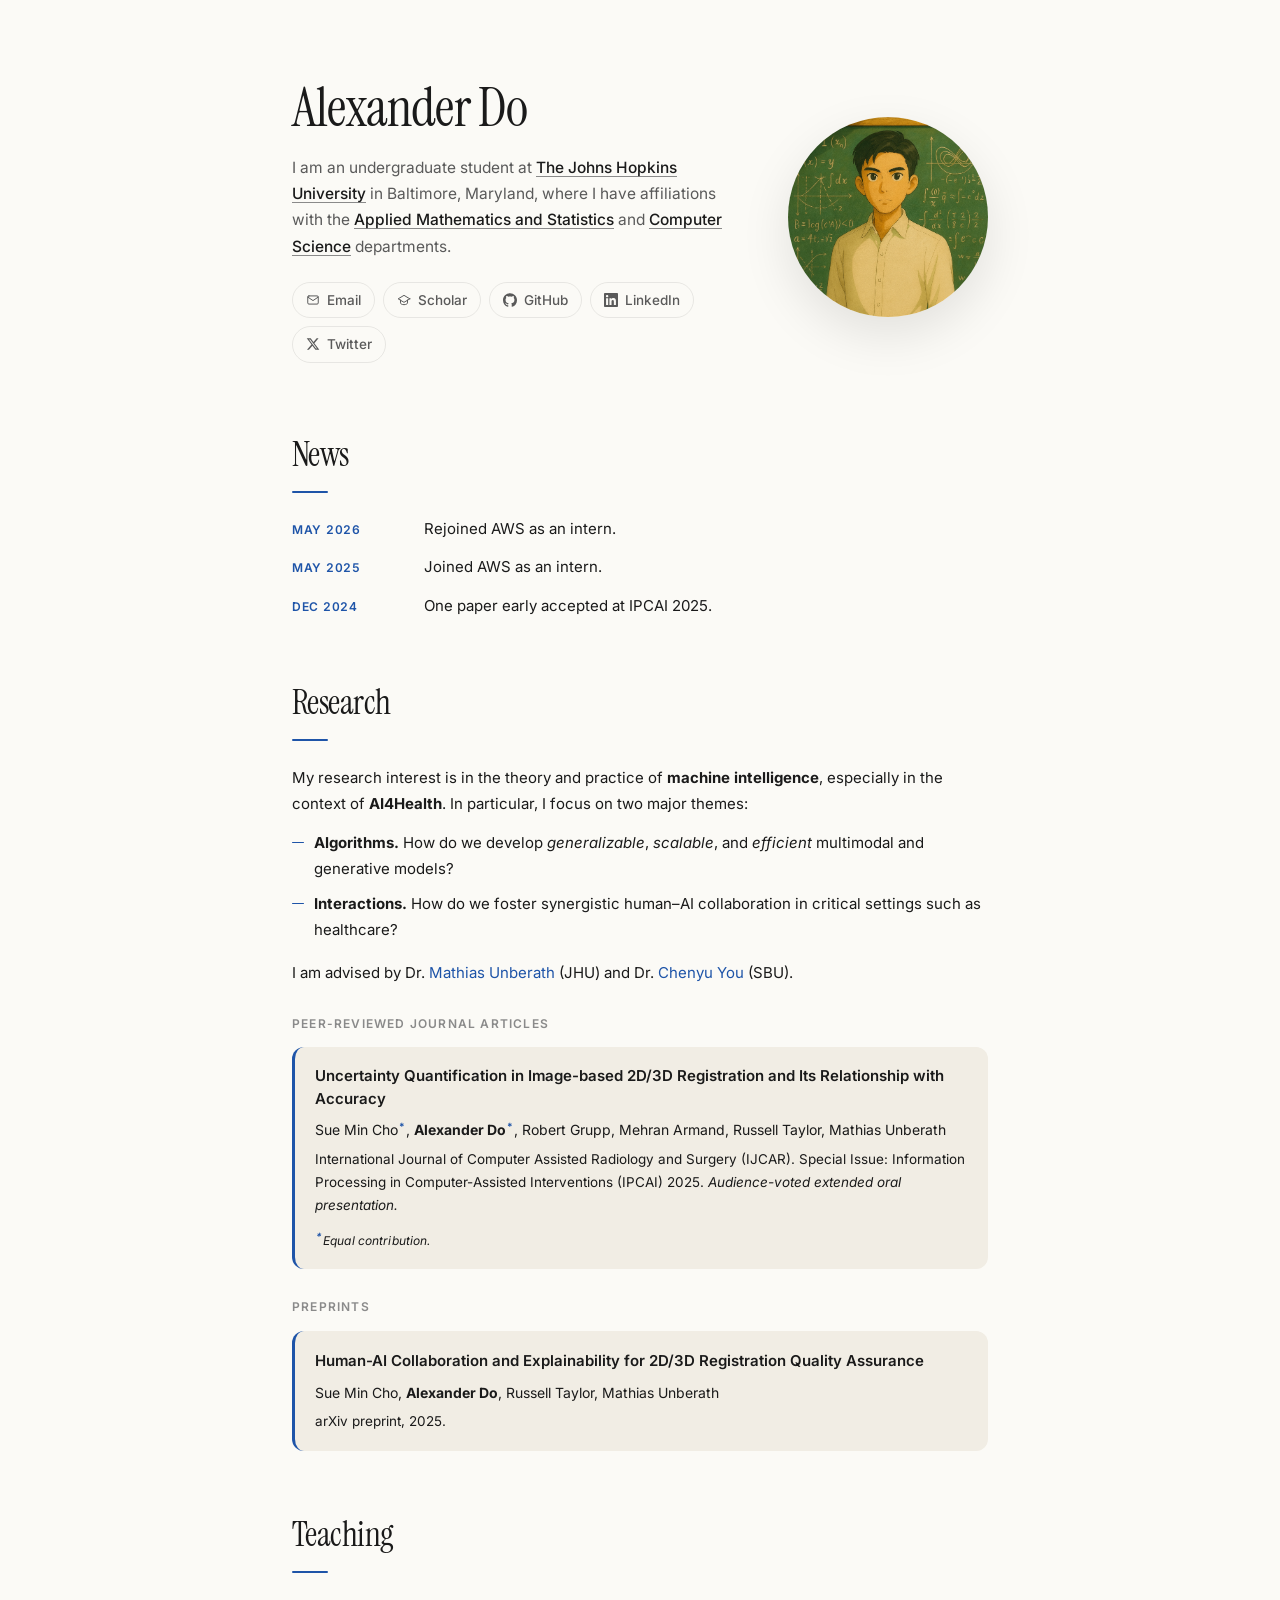
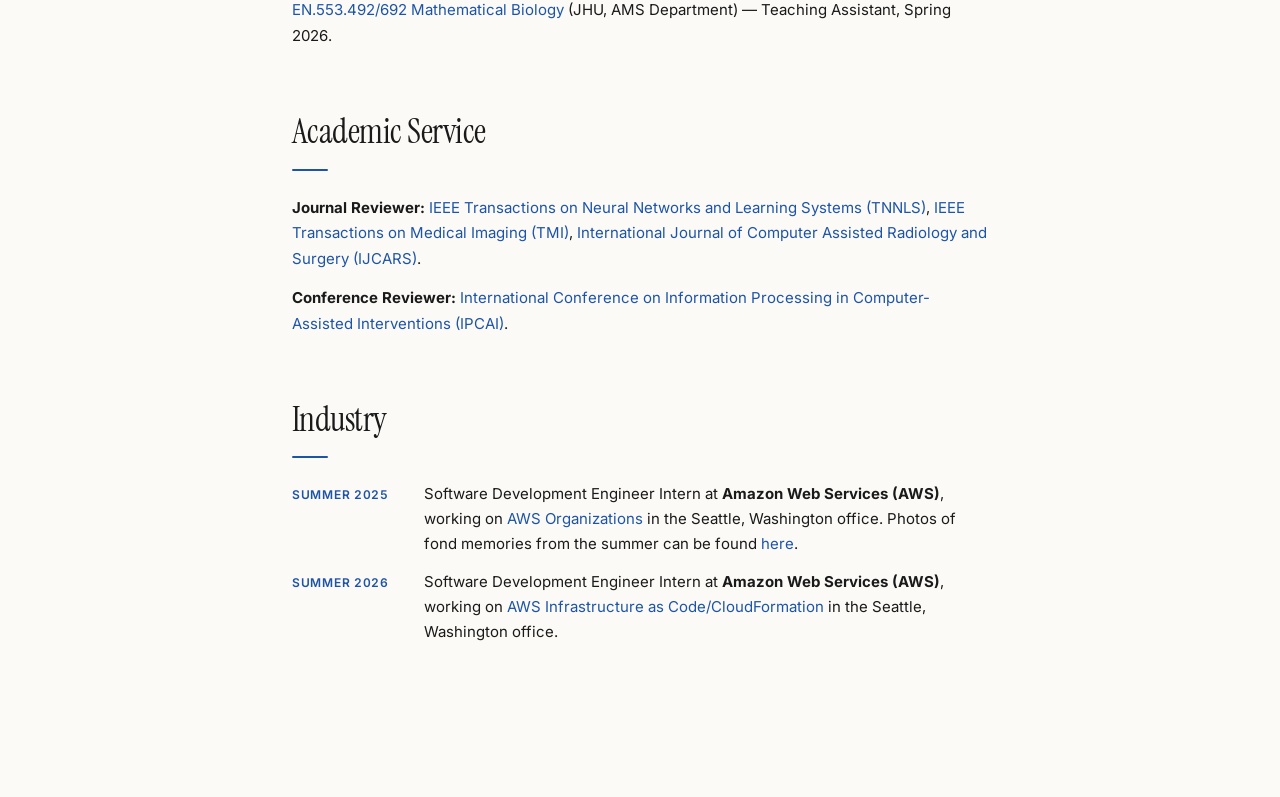
==== index.html @ 48ee20e2 "Updates" ====
<!DOCTYPE html>
<html lang="en">
  <head>
    <meta charset="UTF-8">
    <meta name="viewport" content="width=device-width, initial-scale=1">
    <title>Alexander Do</title>
    <meta name="author" content="Alexander Do">
    <meta name="description" content="Alexander Do — undergraduate at Johns Hopkins University researching machine intelligence and AI for health.">
    <link rel="shortcut icon" href="images/favicon/JHU.ico" type="image/x-icon">
    <link rel="preconnect" href="https://fonts.googleapis.com">
    <link rel="preconnect" href="https://fonts.gstatic.com" crossorigin>
    <link href="https://fonts.googleapis.com/css2?family=Inter:wght@400;500;600;700&family=Instrument+Serif:ital@0;1&display=swap" rel="stylesheet">
    <link rel="stylesheet" href="stylesheet.css">
  </head>

  <body>
    <main class="container">
      <header class="hero">
        <div class="hero-text">
          <h1 class="name">Alexander Do</h1>
          <p class="bio">
            I am an undergraduate student at <a href="https://www.jhu.edu/">The Johns Hopkins University</a> in Baltimore, Maryland,
            where I have affiliations with the <a href="https://engineering.jhu.edu/ams/">Applied Mathematics and Statistics</a> and 
            <a href="https://www.cs.jhu.edu/">Computer Science</a> departments. 
          </p>
          <nav class="social-links" aria-label="Contact and profiles">
            <a href="mailto:ado14@jh.edu">
              <svg viewBox="0 0 24 24" fill="none" stroke="currentColor" stroke-width="1.7" stroke-linecap="round" stroke-linejoin="round" aria-hidden="true">
                <rect x="3" y="5" width="18" height="14" rx="2"/>
                <polyline points="3,7 12,13 21,7"/>
              </svg>
              <span>Email</span>
            </a>
            <a href="https://scholar.google.com/citations?user=0Vc3YtEAAAAJ&hl=en">
              <svg viewBox="0 0 24 24" fill="none" stroke="currentColor" stroke-width="1.7" stroke-linecap="round" stroke-linejoin="round" aria-hidden="true">
                <path d="M22 10L12 4 2 10l10 6 10-6z"/>
                <path d="M6 12v5c0 1.66 2.69 3 6 3s6-1.34 6-3v-5"/>
              </svg>
              <span>Scholar</span>
            </a>
            <a href="https://github.com/AlexanderDo2006">
              <svg viewBox="0 0 24 24" fill="currentColor" aria-hidden="true">
                <path d="M12 .297c-6.63 0-12 5.373-12 12 0 5.303 3.438 9.8 8.205 11.385.6.113.82-.258.82-.577 0-.285-.01-1.04-.015-2.04-3.338.724-4.042-1.61-4.042-1.61C4.422 18.07 3.633 17.7 3.633 17.7c-1.087-.744.084-.729.084-.729 1.205.084 1.838 1.236 1.838 1.236 1.07 1.835 2.809 1.305 3.495.998.108-.776.417-1.305.76-1.605-2.665-.3-5.466-1.332-5.466-5.93 0-1.31.465-2.38 1.235-3.22-.135-.303-.54-1.523.105-3.176 0 0 1.005-.322 3.3 1.23.96-.267 1.98-.399 3-.405 1.02.006 2.04.138 3 .405 2.28-1.552 3.285-1.23 3.285-1.23.645 1.653.24 2.873.12 3.176.765.84 1.23 1.91 1.23 3.22 0 4.61-2.805 5.625-5.475 5.92.42.36.81 1.096.81 2.22 0 1.606-.015 2.896-.015 3.286 0 .315.21.69.825.57C20.565 22.092 24 17.592 24 12.297c0-6.627-5.373-12-12-12"/>
              </svg>
              <span>GitHub</span>
            </a>
            <a href="https://www.linkedin.com/in/alexander-do-772258206/">
              <svg viewBox="0 0 24 24" fill="currentColor" aria-hidden="true">
                <path d="M20.447 20.452h-3.554v-5.569c0-1.328-.027-3.037-1.852-3.037-1.853 0-2.136 1.445-2.136 2.939v5.667H9.351V9h3.414v1.561h.046c.477-.9 1.637-1.85 3.37-1.85 3.601 0 4.267 2.37 4.267 5.455v6.286zM5.337 7.433c-1.144 0-2.063-.926-2.063-2.065 0-1.138.92-2.063 2.063-2.063 1.14 0 2.064.925 2.064 2.063 0 1.139-.925 2.065-2.064 2.065zm1.782 13.019H3.555V9h3.564v11.452zM22.225 0H1.771C.792 0 0 .774 0 1.729v20.542C0 23.227.792 24 1.771 24h20.451C23.2 24 24 23.227 24 22.271V1.729C24 .774 23.2 0 22.222 0h.003z"/>
              </svg>
              <span>LinkedIn</span>
            </a>
            <a href="https://x.com/AlexanderDo06">
              <svg viewBox="0 0 24 24" fill="currentColor" aria-hidden="true">
                <path d="M18.244 2.25h3.308l-7.227 8.26 8.502 11.24H16.17l-5.214-6.817L4.99 21.75H1.68l7.73-8.835L1.254 2.25H8.08l4.713 6.231zm-1.161 17.52h1.833L7.084 4.126H5.117z"/>
              </svg>
              <span>Twitter</span>
            </a>
          </nav>
        </div>
        <div class="hero-photo">
          <a href="images/Me_1.png" aria-label="View profile photo">
            <img src="images/Me_1.png" alt="Portrait of Alexander Do" loading="eager">
          </a>
        </div>
      </header>

      <section class="section">
        <h2>News</h2>
        <ul class="news-list">
          <li>
            <span class="news-date">May 2026</span>
            <span class="news-text">Rejoined AWS as an intern.</span>
          </li>
          <li>
            <span class="news-date">May 2025</span>
            <span class="news-text">Joined AWS as an intern.</span>
          </li>
          <li>
            <span class="news-date">Dec 2024</span>
            <span class="news-text">One paper early accepted at IPCAI 2025.</span>
          </li>
        </ul>
      </section>

      <section class="section">
        <h2>Research</h2>
        <p>
          My research interest is in the theory and practice of <strong>machine intelligence</strong>,
          especially in the context of <strong>AI4Health</strong>. In particular, I focus on two major themes:
        </p>
        <ol class="research-themes">
          <li><strong>Algorithms.</strong> How do we develop <em>generalizable</em>, <em>scalable</em>, and <em>efficient</em> multimodal and generative models?</li>
          <li><strong>Interactions.</strong> How do we foster synergistic human–AI collaboration in critical settings such as healthcare?</li>
        </ol>
        <p>
          I am advised by Dr. <a href="https://mathiasunberath.github.io/">Mathias Unberath</a> (JHU)
          and Dr. <a href="https://chenyuyou.me/">Chenyu You</a> (SBU).
        </p>

        <h3>Peer-reviewed Journal Articles</h3>
        <article class="publication">
          <a class="pub-title" href="https://link.springer.com/article/10.1007/s11548-025-03417-x">
            Uncertainty Quantification in Image-based 2D/3D Registration and Its Relationship with Accuracy
          </a>
          <p class="pub-authors">
            Sue Min Cho<sup>*</sup>, <strong>Alexander Do</strong><sup>*</sup>, Robert Grupp, Mehran Armand, Russell Taylor, Mathias Unberath
          </p>
          <p class="pub-venue">
            International Journal of Computer Assisted Radiology and Surgery (IJCAR).
            Special Issue: Information Processing in Computer-Assisted Interventions (IPCAI) 2025.
            <em>Audience-voted extended oral presentation.</em>
          </p>
          <p class="pub-note"><sup>*</sup>Equal contribution.</p>
        </article>

        <h3>Preprints</h3>
        <article class="publication">
          <a class="pub-title" href="https://www.arxiv.org/abs/2507.17597">
            Human-AI Collaboration and Explainability for 2D/3D Registration Quality Assurance
          </a>
          <p class="pub-authors">
            Sue Min Cho, <strong>Alexander Do</strong>, Russell Taylor, Mathias Unberath
          </p>
          <p class="pub-venue">arXiv preprint, 2025.</p>
        </article>
      </section>

      <section class="section">
        <h2>Teaching</h2>
        <p>
          <a href="https://jhu.semester.ly/c/EN.550.492">EN.553.492/692 Mathematical Biology</a>
          (JHU, AMS Department) — Teaching Assistant, Spring 2026.
        </p>
      </section>

      <section class="section">
        <h2>Academic Service</h2>
        <p>
          <strong>Journal Reviewer:</strong>
          <a href="https://ieeexplore.ieee.org/xpl/RecentIssue.jsp?punumber=5962385">IEEE Transactions on Neural Networks and Learning Systems (TNNLS)</a>,
          <a href="https://ieeetmi.org/">IEEE Transactions on Medical Imaging (TMI)</a>, <a href="https://link.springer.com/journal/11548">International Journal of Computer Assisted Radiology and Surgery (IJCARS)</a>.
        </p>
        <p>
          <strong>Conference Reviewer:</strong>
          <a href="https://sites.google.com/view/ipcai2026">International Conference on Information Processing in Computer-Assisted Interventions (IPCAI)</a>.
        </p>
      </section>

      <section class="section">
        <h2>Industry</h2>
        <ul class="news-list">
          <li>
            <span class="news-date">Summer 2025</span>
            <span class="news-text">
              Software Development Engineer Intern at <strong>Amazon Web Services (AWS)</strong>, working on
              <a href="https://docs.aws.amazon.com/organizations/latest/userguide/orgs_introduction.html">AWS Organizations</a>
              in the Seattle, Washington office. Photos of fond memories from the summer can be found
              <a href="summer2025-photos.html">here</a>.
            </span>
          </li>
          <li>
            <span class="news-date">Summer 2026</span>
            <span class="news-text">
              Software Development Engineer Intern at <strong>Amazon Web Services (AWS)</strong>, working on
              <a href="https://docs.aws.amazon.com/AWSCloudFormation/latest/UserGuide/Welcome.html">AWS Infrastructure as Code/CloudFormation</a>
              in the Seattle, Washington office.
            </span>
          </li>
        </ul>
      </section>
    </main>
  </body>
</html>
---- stylesheet.css ----
:root {
  --bg: #fbfaf6;
  --bg-soft: #f1ede4;
  --text: #1a1a1a;
  --text-muted: #5a5a5a;
  --text-faint: #8a8a8a;
  --accent: #1e54a8;
  --accent-soft: rgba(30, 84, 168, 0.08);
  --accent-hover: #d97706;
  --border: rgba(0, 0, 0, 0.08);
  --shadow-sm: 0 1px 2px rgba(0, 0, 0, 0.04);
  --shadow: 0 6px 24px rgba(0, 0, 0, 0.06);
  --shadow-lg: 0 18px 50px rgba(0, 0, 0, 0.10);
  --radius: 12px;
  --serif: 'Instrument Serif', "Iowan Old Style", "Apple Garamond", Baskerville, Georgia, serif;
  --sans: 'Inter', -apple-system, BlinkMacSystemFont, "Segoe UI", Helvetica, Arial, sans-serif;
}

* {
  box-sizing: border-box;
  margin: 0;
  padding: 0;
}

html {
  scroll-behavior: smooth;
}

body {
  font-family: var(--sans);
  font-size: 15px;
  line-height: 1.65;
  color: var(--text);
  background: var(--bg);
  -webkit-font-smoothing: antialiased;
  -moz-osx-font-smoothing: grayscale;
  text-rendering: optimizeLegibility;
  animation: pageFadeIn 0.6s ease;
}

@keyframes pageFadeIn {
  from { opacity: 0; transform: translateY(8px); }
  to { opacity: 1; transform: translateY(0); }
}

::selection {
  background: var(--accent-soft);
  color: var(--text);
}

a {
  color: var(--accent);
  text-decoration: underline;
  text-decoration-color: transparent;
  text-decoration-thickness: 1px;
  text-underline-offset: 3px;
  transition: color 0.2s ease, text-decoration-color 0.2s ease;
}

a:hover {
  color: var(--accent-hover);
  text-decoration-color: currentColor;
}

a:focus-visible {
  outline: 2px solid var(--accent);
  outline-offset: 3px;
  border-radius: 3px;
}

button:focus-visible {
  outline: 2px solid var(--accent);
  outline-offset: 3px;
}

.container {
  max-width: 760px;
  margin: 0 auto;
  padding: 80px 32px 96px;
}

.container--wide {
  max-width: 1100px;
}

/* ============= Hero ============= */
.hero {
  display: grid;
  grid-template-columns: 1fr 200px;
  gap: 48px;
  align-items: center;
  margin-bottom: 64px;
}

.name {
  font-family: var(--serif);
  font-size: 54px;
  font-weight: 400;
  letter-spacing: -0.015em;
  line-height: 1.05;
  margin-bottom: 18px;
  color: var(--text);
}

.bio {
  font-size: 15.5px;
  line-height: 1.7;
  color: var(--text-muted);
  margin-bottom: 22px;
}

.bio a {
  color: var(--text);
  font-weight: 500;
  text-decoration-color: var(--text-faint);
}

.bio a:hover {
  color: var(--accent-hover);
  text-decoration-color: currentColor;
}

.social-links {
  display: flex;
  flex-wrap: wrap;
  gap: 8px;
}

.social-links a {
  display: inline-flex;
  align-items: center;
  gap: 7px;
  padding: 6px 13px;
  font-size: 13.5px;
  font-weight: 500;
  color: var(--text-muted);
  border: 1px solid var(--border);
  border-radius: 999px;
  text-decoration: none;
  transition: color 0.2s ease, border-color 0.2s ease, background 0.2s ease, transform 0.2s ease;
}

.social-links a:hover {
  color: var(--accent);
  border-color: var(--accent);
  background: var(--accent-soft);
  transform: translateY(-1px);
}

.social-links svg {
  width: 14px;
  height: 14px;
  flex-shrink: 0;
}

.hero-photo {
  position: relative;
}

.hero-photo a {
  display: block;
  border-radius: 50%;
  text-decoration: none;
}

.hero-photo img {
  width: 100%;
  aspect-ratio: 1 / 1;
  object-fit: cover;
  object-position: center top;
  border-radius: 50%;
  box-shadow: var(--shadow-lg);
  transition: transform 0.4s ease, box-shadow 0.4s ease;
}

.hero-photo a:hover img {
  transform: scale(1.04);
  box-shadow: 0 22px 60px rgba(30, 84, 168, 0.22);
}

/* ============= Sections ============= */
.section {
  margin-bottom: 56px;
  scroll-margin-top: 32px;
}

.section h2 {
  font-family: var(--serif);
  font-size: 34px;
  font-weight: 400;
  letter-spacing: -0.015em;
  margin-bottom: 24px;
  position: relative;
  padding-bottom: 10px;
  color: var(--text);
}

.section h2::after {
  content: "";
  position: absolute;
  left: 0;
  bottom: 0;
  width: 36px;
  height: 2px;
  background: var(--accent);
  border-radius: 2px;
}

.section h3 {
  font-family: var(--sans);
  font-size: 12px;
  font-weight: 600;
  text-transform: uppercase;
  letter-spacing: 0.1em;
  color: var(--text-faint);
  margin-top: 28px;
  margin-bottom: 14px;
}

.section p {
  margin-bottom: 14px;
  line-height: 1.7;
  color: var(--text);
}

.section p:last-child {
  margin-bottom: 0;
}

.research-themes {
  list-style: none;
  margin: 6px 0 18px;
  padding: 0;
}

.research-themes li {
  position: relative;
  padding-left: 22px;
  margin-bottom: 10px;
  line-height: 1.7;
}

.research-themes li::before {
  content: "";
  position: absolute;
  left: 0;
  top: 0.78em;
  width: 12px;
  height: 1.5px;
  background: var(--accent);
  border-radius: 2px;
}

/* ============= News list ============= */
.news-list {
  list-style: none;
  display: flex;
  flex-direction: column;
  gap: 14px;
}

.news-list li {
  display: grid;
  grid-template-columns: 110px 1fr;
  gap: 22px;
  align-items: baseline;
}

.news-date {
  font-variant-numeric: tabular-nums;
  font-size: 12px;
  font-weight: 600;
  color: var(--accent);
  letter-spacing: 0.06em;
  text-transform: uppercase;
}

.news-text {
  line-height: 1.65;
}

/* ============= Publications ============= */
.publication {
  margin-bottom: 14px;
  padding: 18px 20px;
  background: var(--bg-soft);
  border-radius: var(--radius);
  border-left: 3px solid var(--accent);
  transition: transform 0.25s ease, box-shadow 0.25s ease;
}

.publication:hover {
  transform: translateY(-2px);
  box-shadow: var(--shadow);
}

.pub-title {
  display: inline-block;
  font-weight: 600;
  font-size: 15px;
  line-height: 1.5;
  margin-bottom: 8px;
  color: var(--text);
  text-decoration: none;
}

.pub-title:hover {
  color: var(--accent);
  text-decoration-color: currentColor;
}

.pub-authors {
  font-size: 14px;
  color: var(--text-muted);
  margin-bottom: 6px !important;
}

.pub-venue {
  font-size: 13.5px;
  color: var(--text-faint);
}

.pub-note {
  font-size: 12px !important;
  color: var(--text-faint);
  margin-top: 10px !important;
  margin-bottom: 0 !important;
  font-style: italic;
  letter-spacing: 0.01em;
}

.pub-authors sup,
.pub-note sup {
  font-size: 10px;
  vertical-align: super;
  line-height: 0;
  font-weight: 700;
  color: var(--accent);
  margin: 0 1px;
}

/* ============= Photo Gallery ============= */
.back-link {
  display: inline-flex;
  align-items: center;
  gap: 7px;
  font-size: 14px;
  color: var(--text-muted);
  margin-bottom: 36px;
  text-decoration: none;
  transition: color 0.2s ease;
}

.back-link svg {
  width: 16px;
  height: 16px;
  transition: transform 0.25s ease;
}

.back-link:hover {
  color: var(--accent);
  text-decoration-color: transparent;
}

.back-link:hover svg {
  transform: translateX(-4px);
}

.page-header {
  margin-bottom: 36px;
}

.page-header .name {
  font-size: 48px;
  margin-bottom: 4px;
}

.page-subtitle {
  font-size: 16px;
  color: var(--text-muted);
  font-style: italic;
}

.photo-gallery {
  display: grid;
  grid-template-columns: repeat(auto-fill, minmax(240px, 1fr));
  gap: 14px;
}

.photo-item {
  overflow: hidden;
  border-radius: 10px;
  aspect-ratio: 1 / 1;
  background: var(--bg-soft);
  cursor: zoom-in;
  position: relative;
  box-shadow: var(--shadow-sm);
  transition: box-shadow 0.3s ease, transform 0.3s ease;
}

.photo-item:hover {
  box-shadow: var(--shadow);
  transform: translateY(-2px);
}

.photo-item img {
  width: 100%;
  height: 100%;
  object-fit: cover;
  display: block;
  transition: transform 0.5s ease;
}

.photo-item:hover img {
  transform: scale(1.06);
}

/* ============= Lightbox ============= */
.lightbox {
  position: fixed;
  inset: 0;
  background: rgba(8, 8, 12, 0.94);
  display: flex;
  align-items: center;
  justify-content: center;
  z-index: 1000;
  opacity: 0;
  pointer-events: none;
  transition: opacity 0.25s ease;
  cursor: zoom-out;
  padding: 40px;
  backdrop-filter: blur(6px);
  -webkit-backdrop-filter: blur(6px);
}

.lightbox.open {
  opacity: 1;
  pointer-events: auto;
}

.lightbox-img {
  max-width: 100%;
  max-height: 100%;
  object-fit: contain;
  border-radius: 6px;
  box-shadow: 0 25px 70px rgba(0,0,0,0.6);
  cursor: default;
  animation: lightboxIn 0.3s ease;
}

@keyframes lightboxIn {
  from { opacity: 0; transform: scale(0.96); }
  to { opacity: 1; transform: scale(1); }
}

.lightbox-close {
  position: absolute;
  top: 22px;
  right: 26px;
  width: 44px;
  height: 44px;
  border-radius: 50%;
  background: rgba(255,255,255,0.10);
  border: 1px solid rgba(255,255,255,0.15);
  color: white;
  font-size: 26px;
  line-height: 1;
  cursor: pointer;
  display: flex;
  align-items: center;
  justify-content: center;
  transition: background 0.2s ease, transform 0.2s ease;
}

.lightbox-close:hover {
  background: rgba(255,255,255,0.18);
  transform: rotate(90deg);
}

/* ============= Mobile ============= */
@media (max-width: 720px) {
  .container {
    padding: 60px 22px 72px;
  }

  .hero {
    grid-template-columns: 1fr;
    gap: 26px;
    text-align: center;
    margin-bottom: 52px;
  }

  .hero-photo {
    grid-row: 1;
    width: 140px;
    margin: 0 auto;
  }

  .name {
    font-size: 44px;
  }

  .social-links {
    justify-content: center;
  }

  .section {
    margin-bottom: 46px;
  }

  .section h2 {
    font-size: 30px;
  }

  .news-list li {
    grid-template-columns: 1fr;
    gap: 4px;
  }

  .page-header .name {
    font-size: 38px;
    text-align: left;
  }

  .photo-gallery {
    grid-template-columns: repeat(auto-fill, minmax(160px, 1fr));
    gap: 10px;
  }

  .lightbox {
    padding: 16px;
  }
}

@media (max-width: 420px) {
  .name {
    font-size: 38px;
  }

  .container {
    padding: 50px 18px 60px;
  }
}

/* ============= Reduced motion ============= */
@media (prefers-reduced-motion: reduce) {
  *, *::before, *::after {
    animation-duration: 0.01ms !important;
    transition-duration: 0.01ms !important;
  }
}
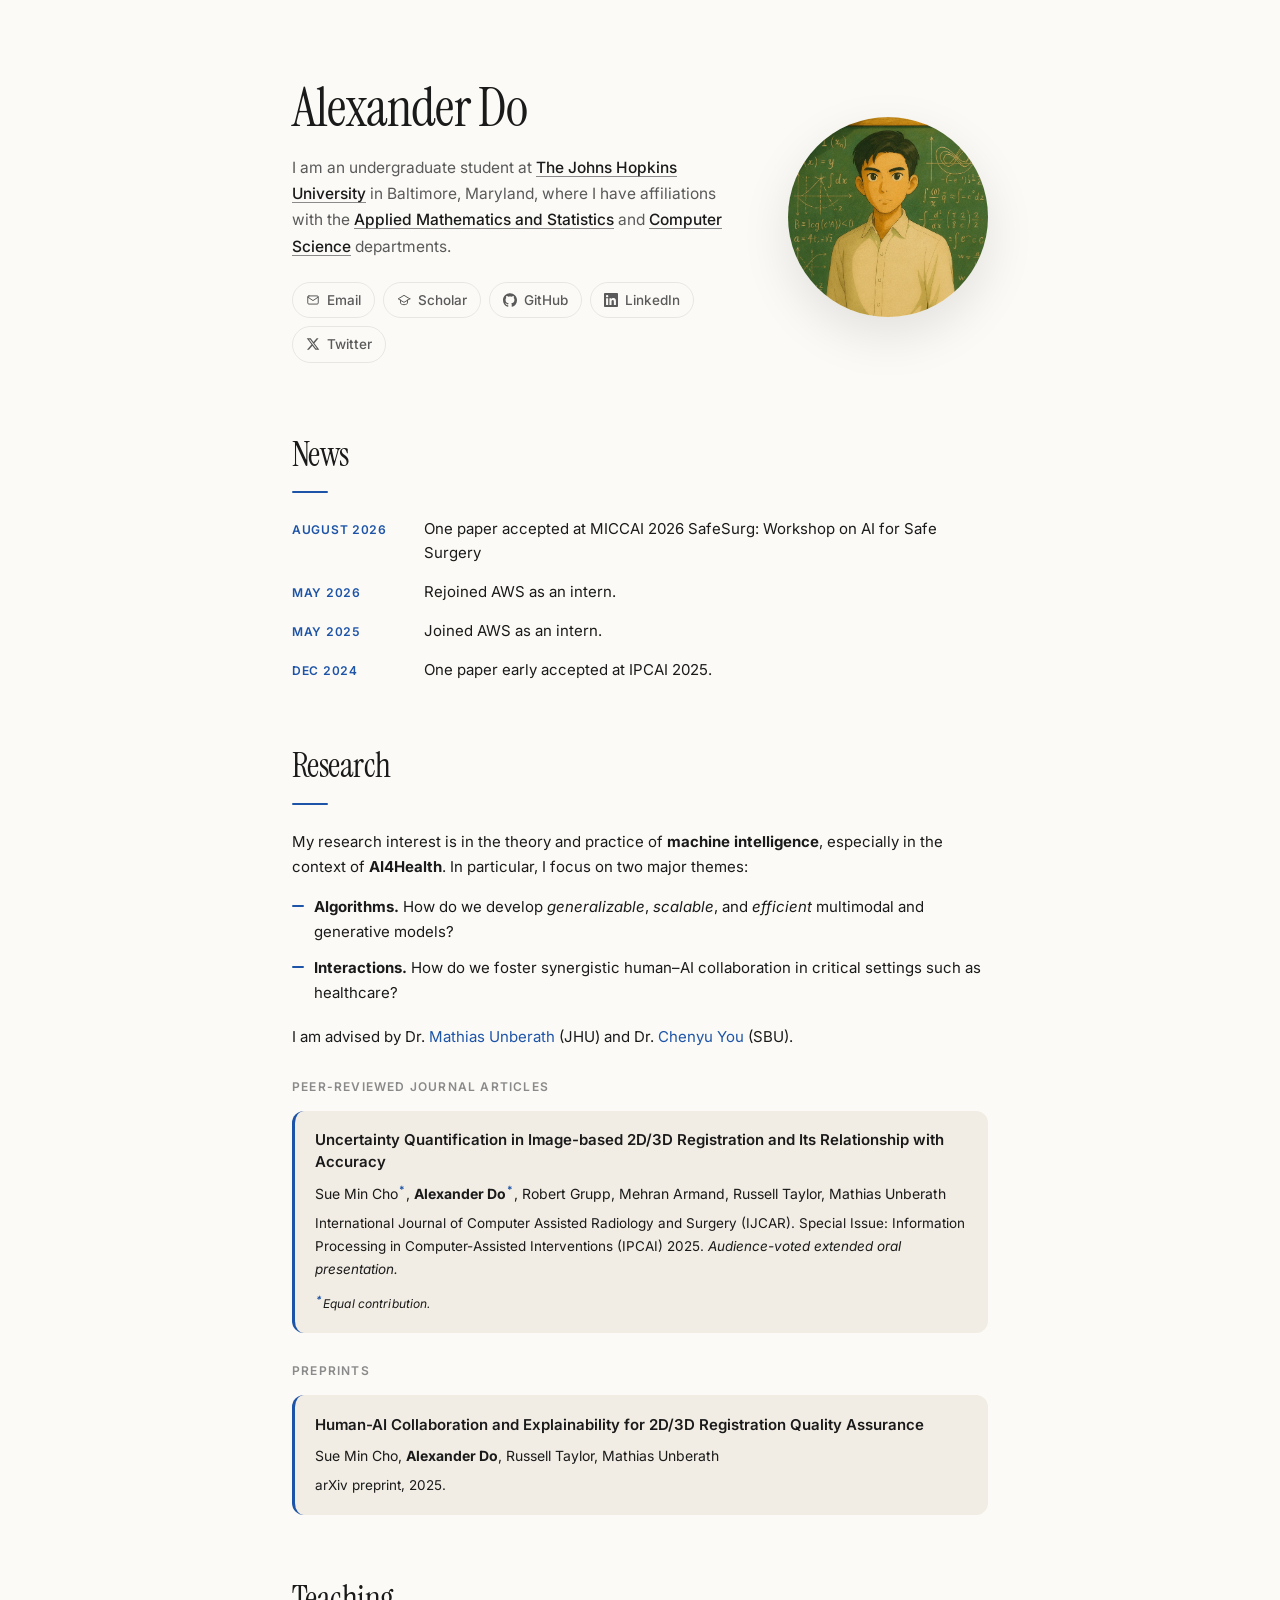
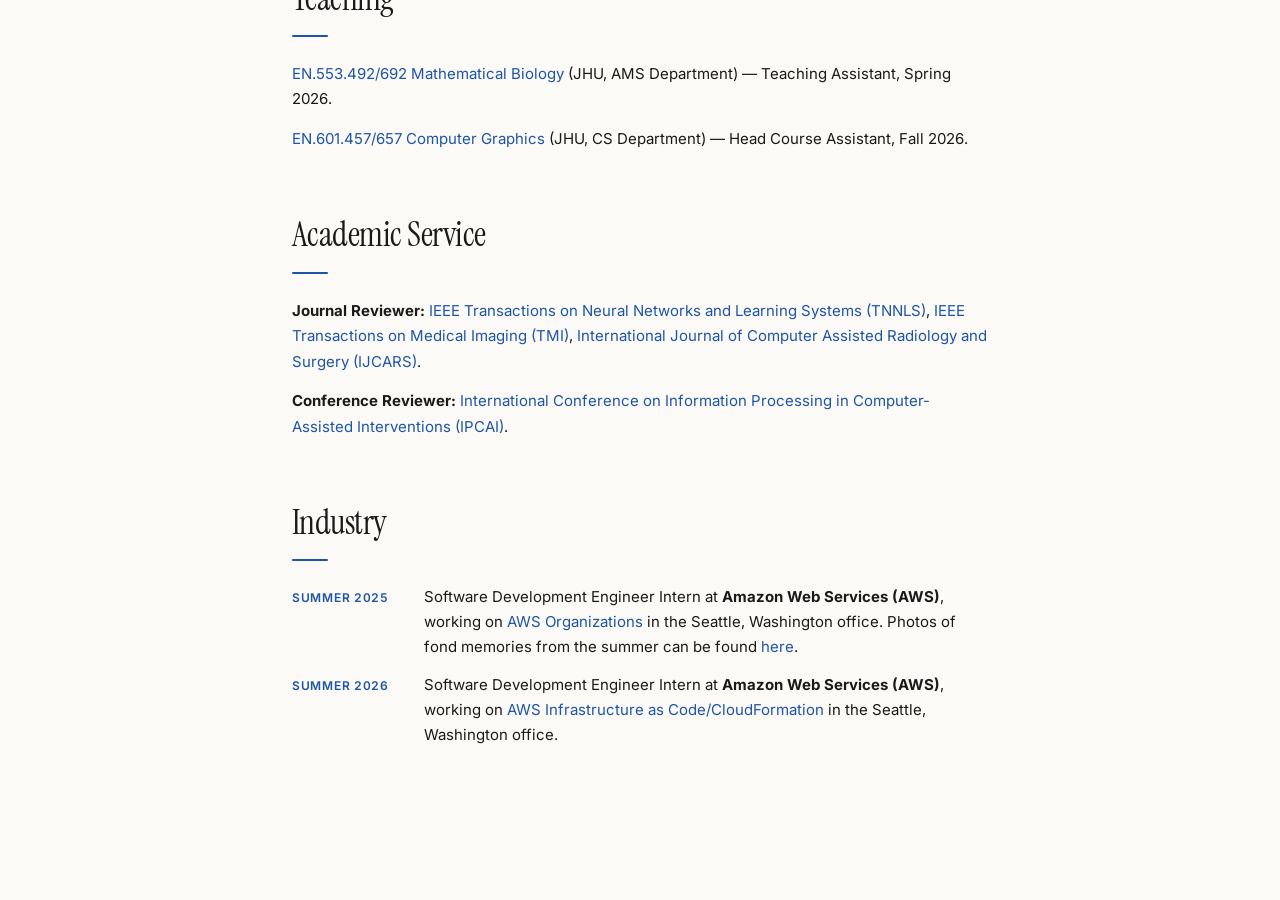
==== commit b045592e: "Updates" ====
--- a/index.html
+++ b/index.html
@@ -69,6 +69,10 @@
         <h2>News</h2>
         <ul class="news-list">
           <li>
+            <span class="news-date">August 2026</span>
+            <span class="news-text">One paper accepted at MICCAI 2026 SafeSurg: Workshop on AI for Safe Surgery</span>
+          </li>
+          <li>
             <span class="news-date">May 2026</span>
             <span class="news-text">Rejoined AWS as an intern.</span>
           </li>
@@ -132,6 +136,10 @@
           <a href="https://jhu.semester.ly/c/EN.550.492">EN.553.492/692 Mathematical Biology</a>
           (JHU, AMS Department) — Teaching Assistant, Spring 2026.
         </p>
+        <p>
+          <a href="https://jhu.semester.ly/c/EN.601.457">EN.601.457/657 Computer Graphics</a>
+          (JHU, CS Department) — Head Course Assistant, Fall 2026.
+        </p>
       </section>
 
       <section class="section">
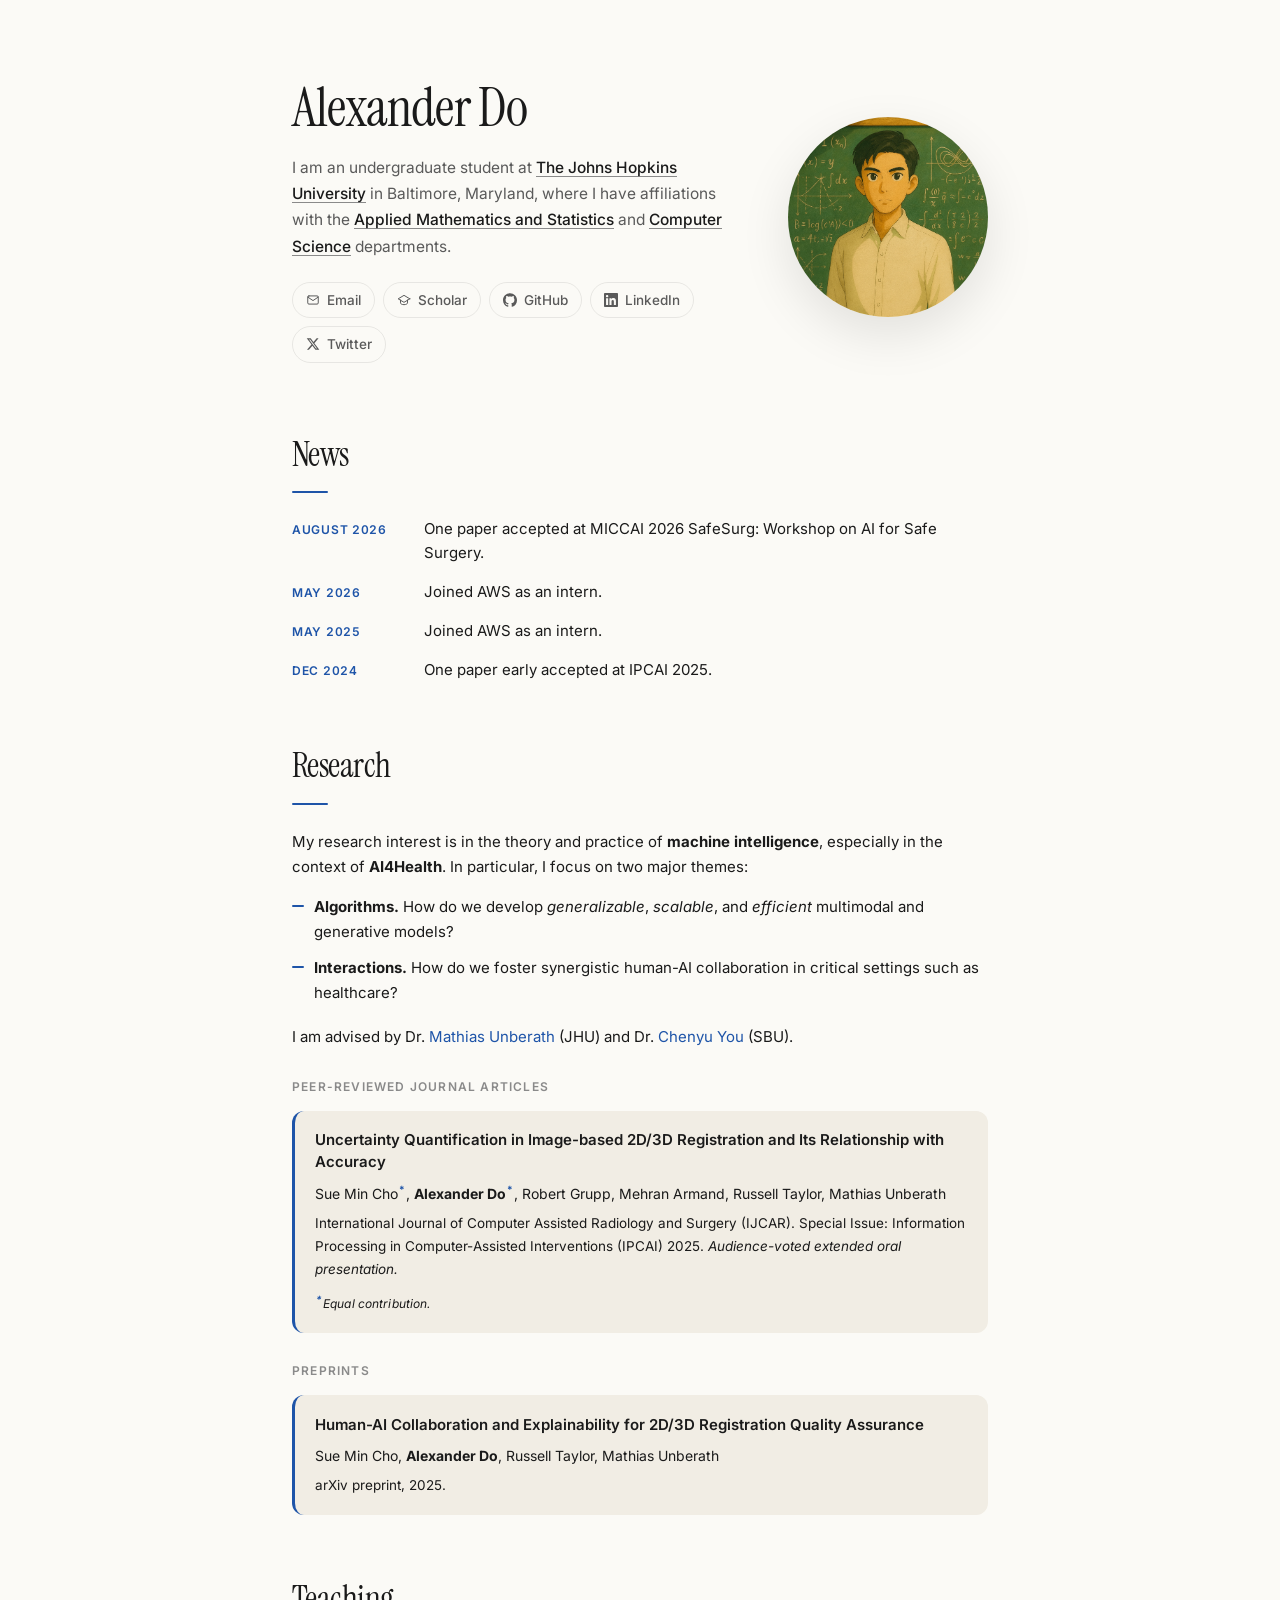
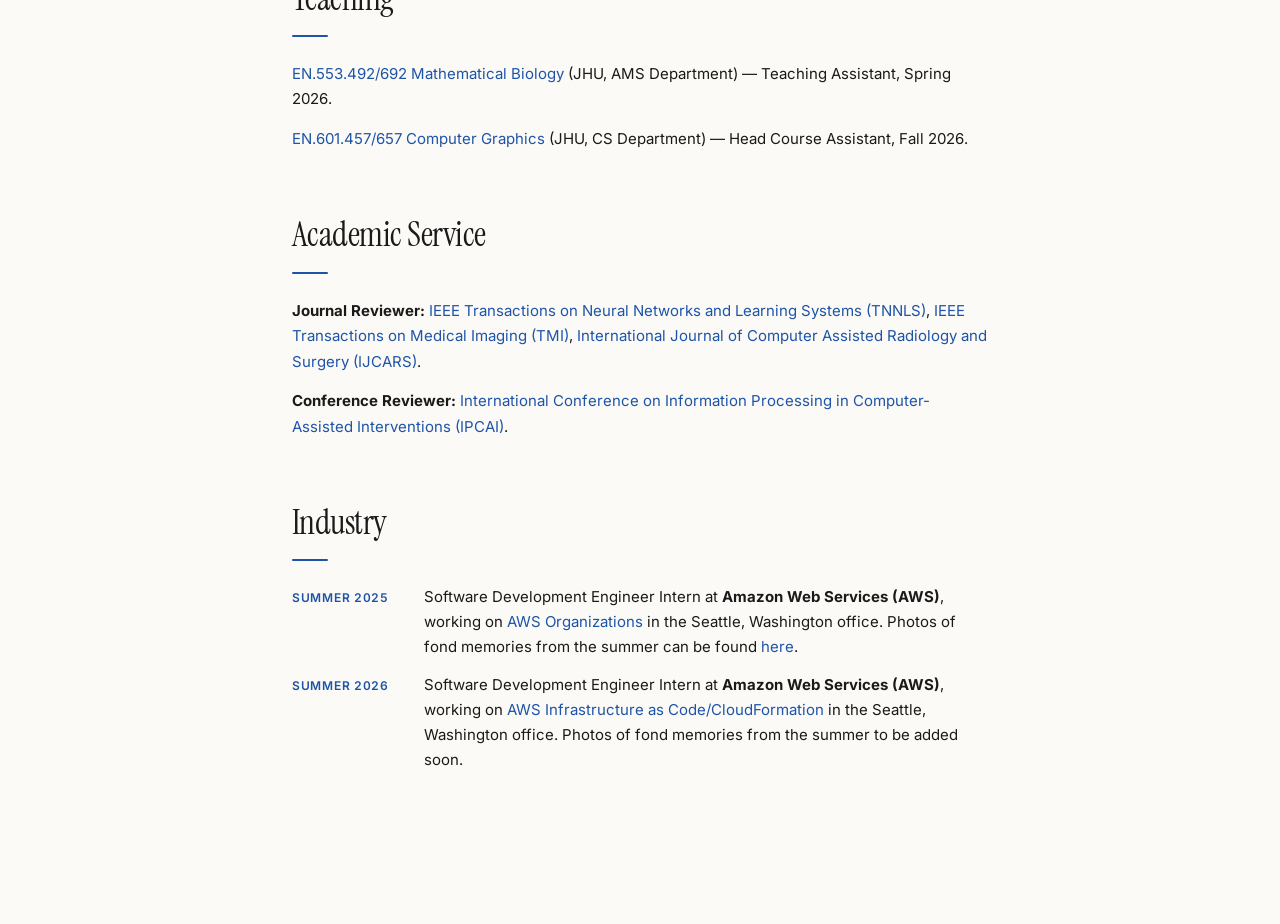
==== commit e3ff0177: "Updates" ====
--- a/index.html
+++ b/index.html
@@ -70,11 +70,11 @@
         <ul class="news-list">
           <li>
             <span class="news-date">August 2026</span>
-            <span class="news-text">One paper accepted at MICCAI 2026 SafeSurg: Workshop on AI for Safe Surgery</span>
+            <span class="news-text">One paper accepted at MICCAI 2026 SafeSurg: Workshop on AI for Safe Surgery.</span>
           </li>
           <li>
             <span class="news-date">May 2026</span>
-            <span class="news-text">Rejoined AWS as an intern.</span>
+            <span class="news-text">Joined AWS as an intern.</span>
           </li>
           <li>
             <span class="news-date">May 2025</span>
@@ -95,7 +95,7 @@
         </p>
         <ol class="research-themes">
           <li><strong>Algorithms.</strong> How do we develop <em>generalizable</em>, <em>scalable</em>, and <em>efficient</em> multimodal and generative models?</li>
-          <li><strong>Interactions.</strong> How do we foster synergistic human–AI collaboration in critical settings such as healthcare?</li>
+          <li><strong>Interactions.</strong> How do we foster synergistic human-AI collaboration in critical settings such as healthcare?</li>
         </ol>
         <p>
           I am advised by Dr. <a href="https://mathiasunberath.github.io/">Mathias Unberath</a> (JHU)
@@ -172,7 +172,7 @@
             <span class="news-text">
               Software Development Engineer Intern at <strong>Amazon Web Services (AWS)</strong>, working on
               <a href="https://docs.aws.amazon.com/AWSCloudFormation/latest/UserGuide/Welcome.html">AWS Infrastructure as Code/CloudFormation</a>
-              in the Seattle, Washington office.
+              in the Seattle, Washington office. Photos of fond memories from the summer to be added soon.
             </span>
           </li>
         </ul>
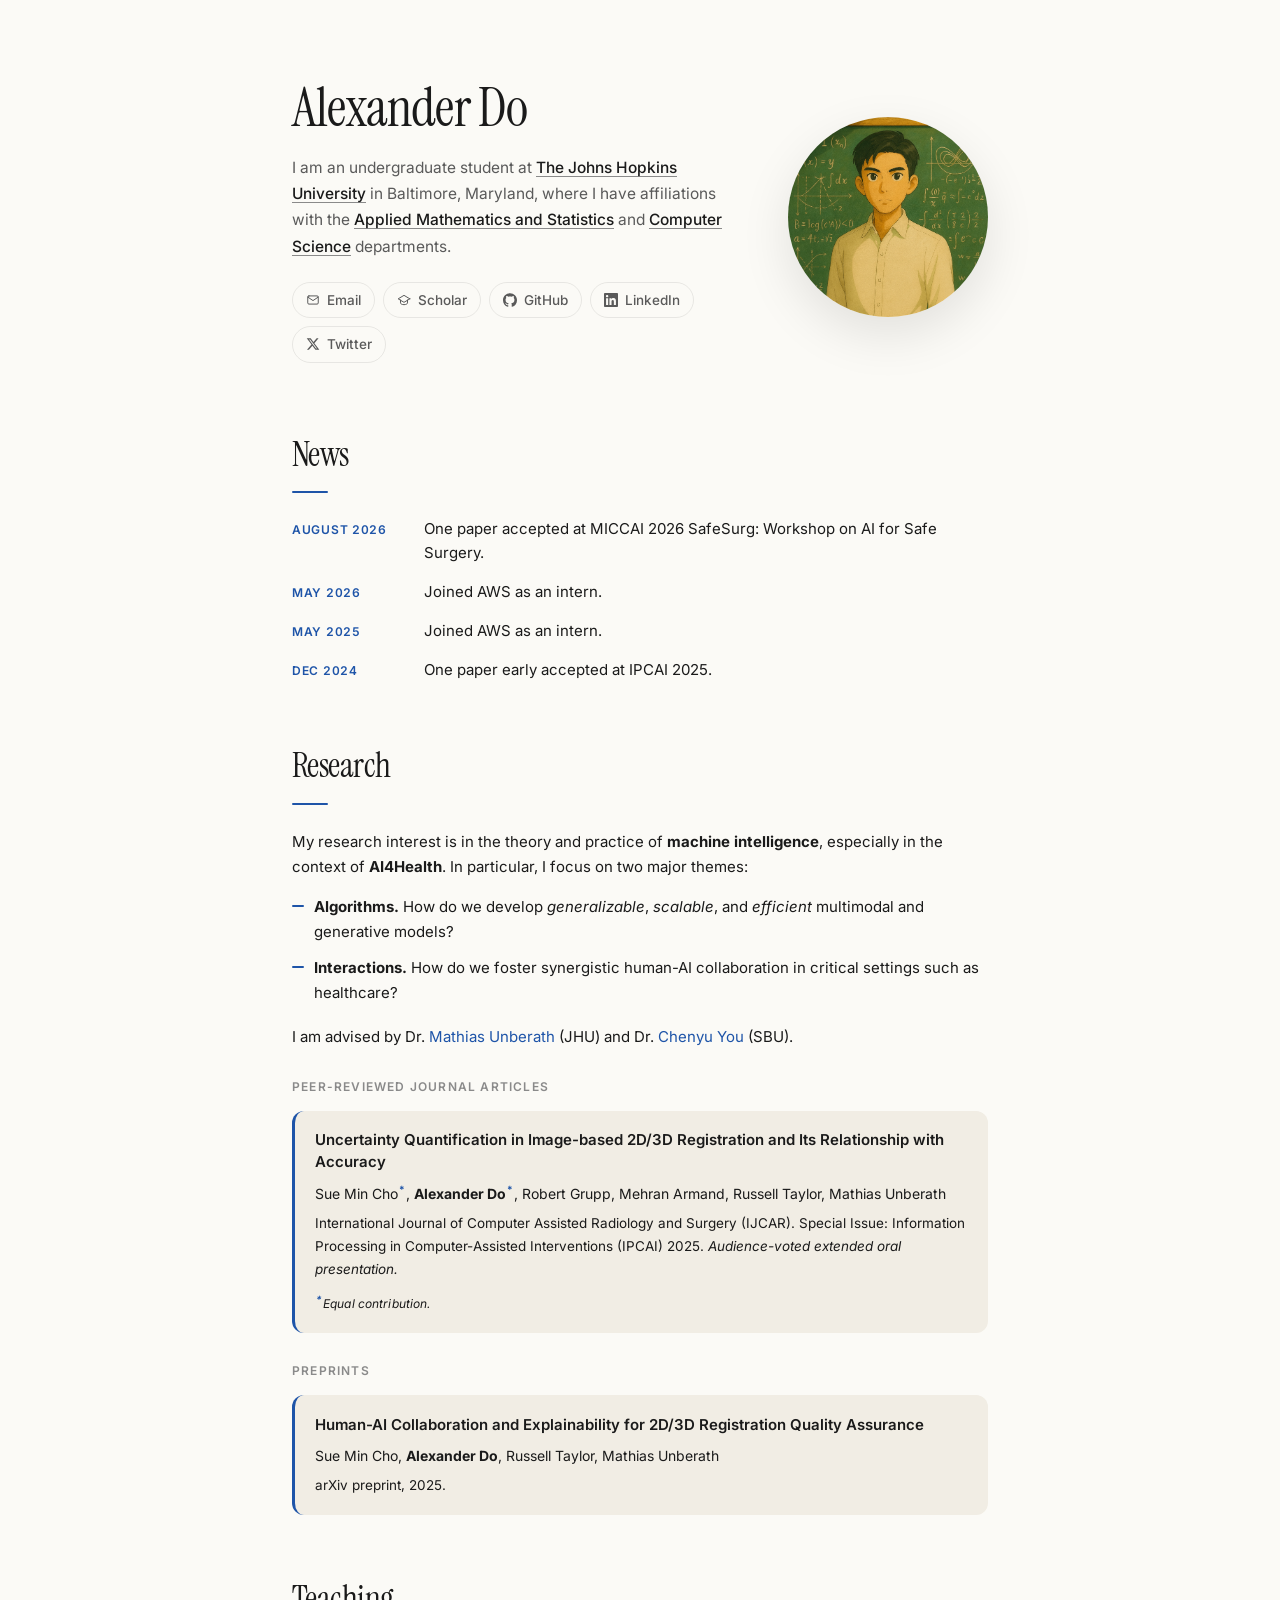
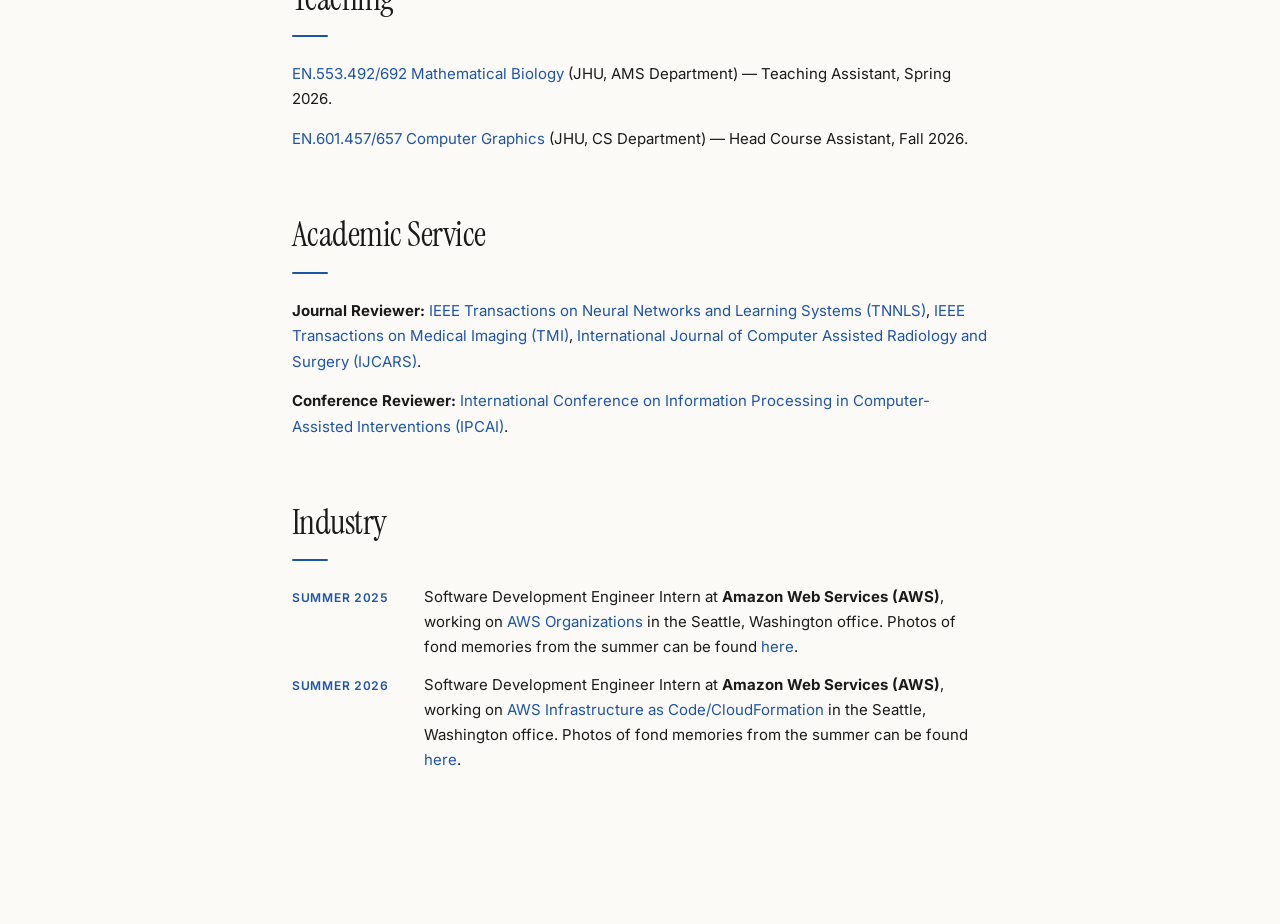
==== commit 9eb73130: "Updates" ====
--- a/index.html
+++ b/index.html
@@ -172,7 +172,8 @@
             <span class="news-text">
               Software Development Engineer Intern at <strong>Amazon Web Services (AWS)</strong>, working on
               <a href="https://docs.aws.amazon.com/AWSCloudFormation/latest/UserGuide/Welcome.html">AWS Infrastructure as Code/CloudFormation</a>
-              in the Seattle, Washington office. Photos of fond memories from the summer to be added soon.
+              in the Seattle, Washington office. Photos of fond memories from the summer can be found
+              <a href="summer2026-photos.html">here</a>.
             </span>
           </li>
         </ul>
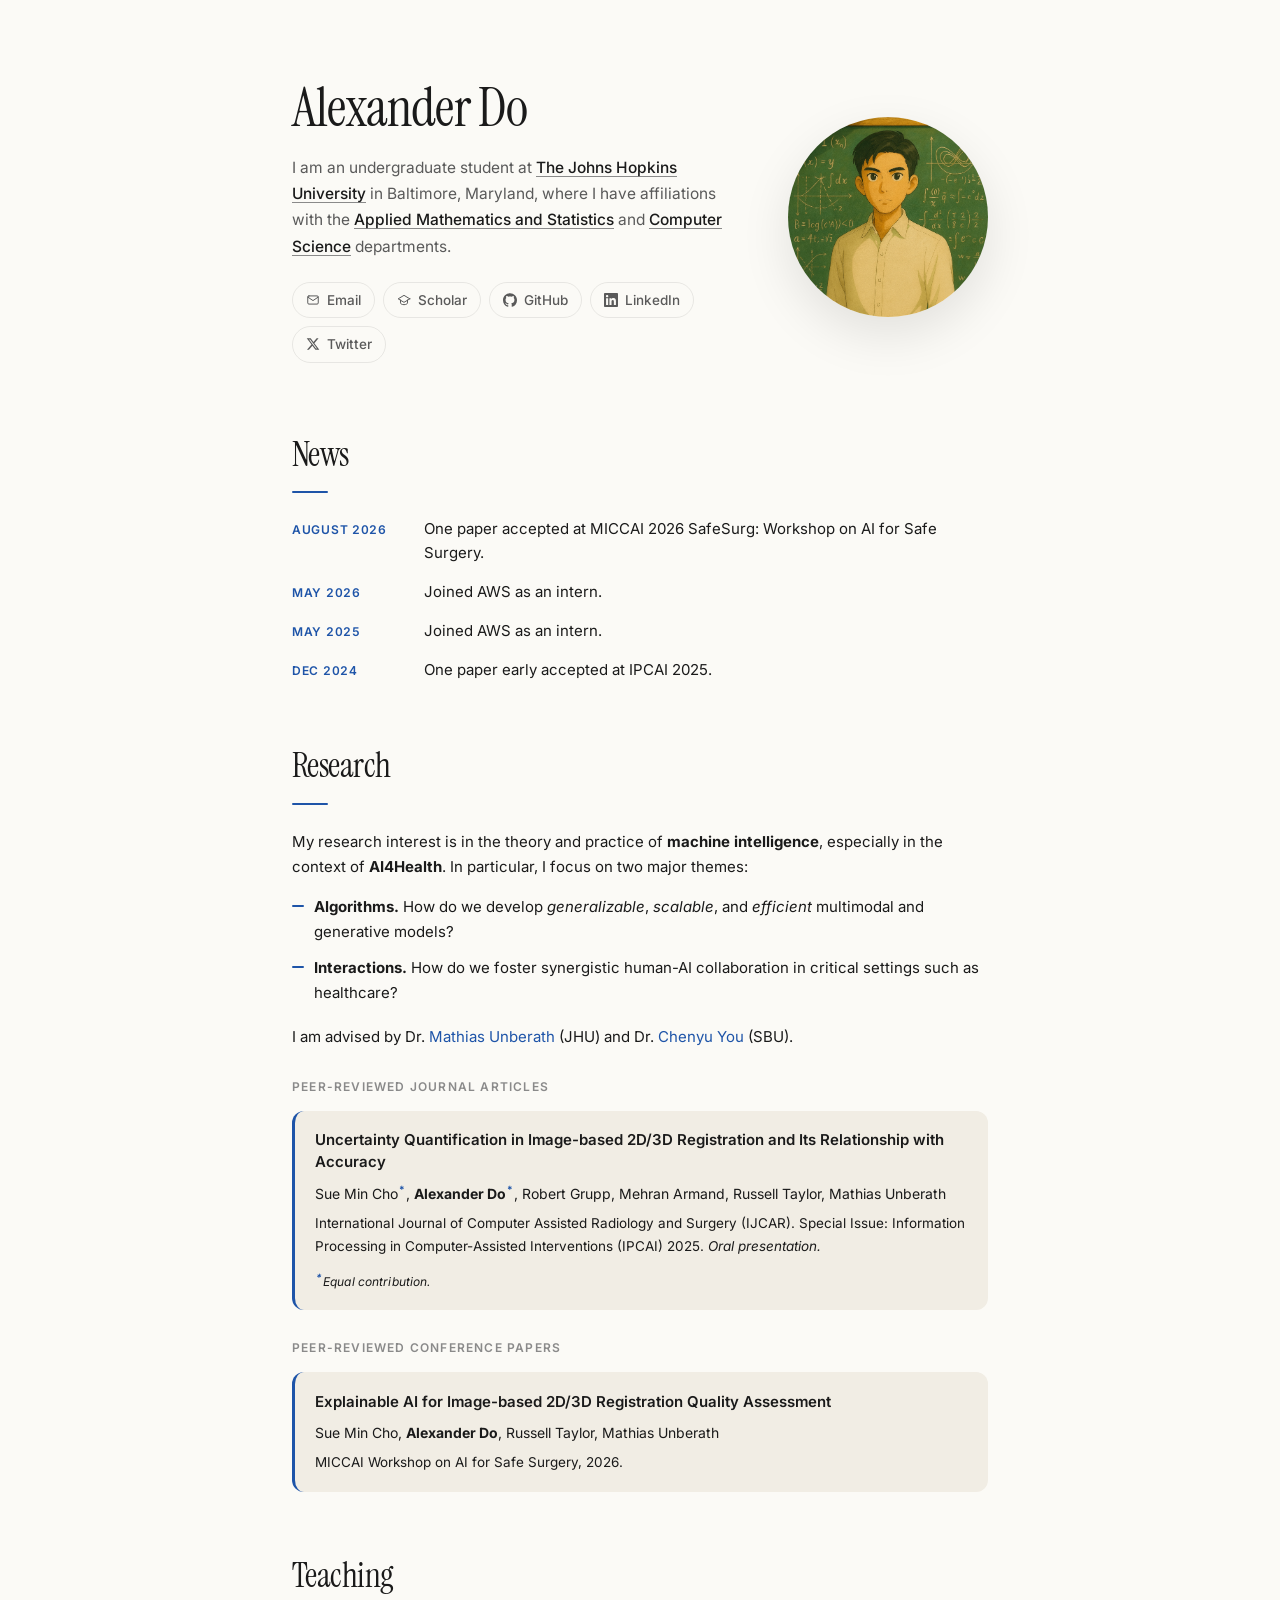
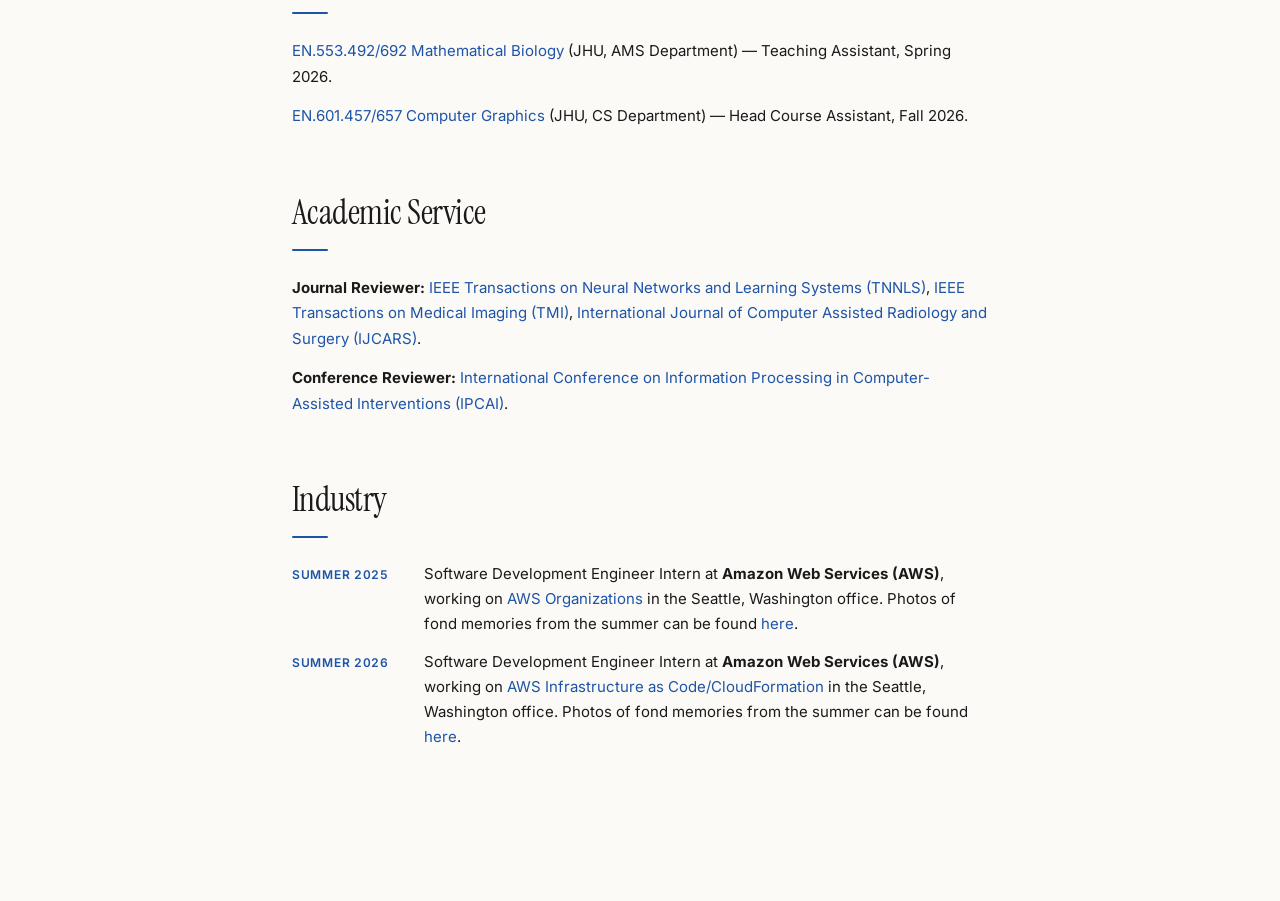
==== commit 0f97e31a: "Updates" ====
--- a/index.html
+++ b/index.html
@@ -113,20 +113,20 @@
           <p class="pub-venue">
             International Journal of Computer Assisted Radiology and Surgery (IJCAR).
             Special Issue: Information Processing in Computer-Assisted Interventions (IPCAI) 2025.
-            <em>Audience-voted extended oral presentation.</em>
+            <em>Oral presentation.</em>
           </p>
           <p class="pub-note"><sup>*</sup>Equal contribution.</p>
         </article>
 
-        <h3>Preprints</h3>
+        <h3>Peer-reviewed Conference Papers</h3>
         <article class="publication">
-          <a class="pub-title" href="https://www.arxiv.org/abs/2507.17597">
-            Human-AI Collaboration and Explainability for 2D/3D Registration Quality Assurance
-          </a>
+          <span class="pub-title">
+            Explainable AI for Image-based 2D/3D Registration Quality Assessment
+          </span>
           <p class="pub-authors">
             Sue Min Cho, <strong>Alexander Do</strong>, Russell Taylor, Mathias Unberath
           </p>
-          <p class="pub-venue">arXiv preprint, 2025.</p>
+          <p class="pub-venue">MICCAI Workshop on AI for Safe Surgery, 2026.</p>
         </article>
       </section>
 
--- a/stylesheet.css
+++ b/stylesheet.css
@@ -304,7 +304,7 @@
   text-decoration: none;
 }
 
-.pub-title:hover {
+a.pub-title:hover {
   color: var(--accent);
   text-decoration-color: currentColor;
 }
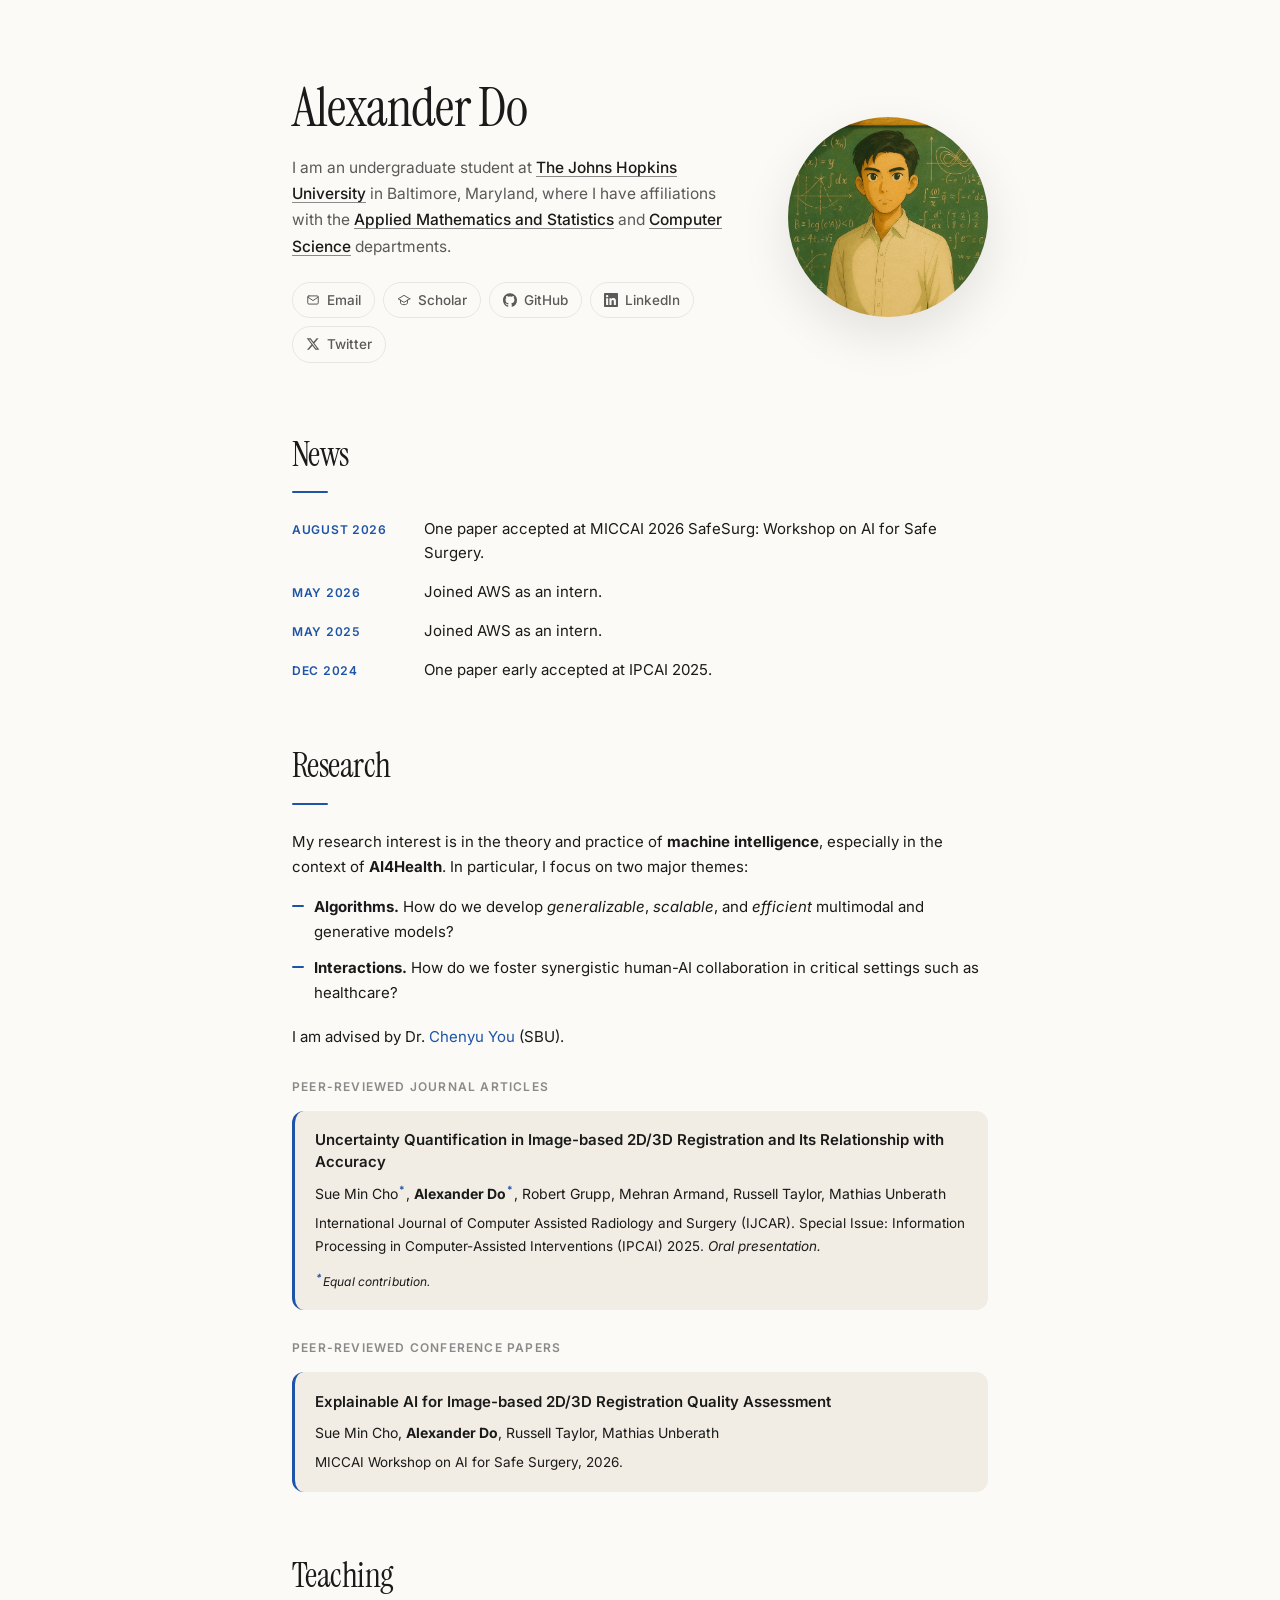
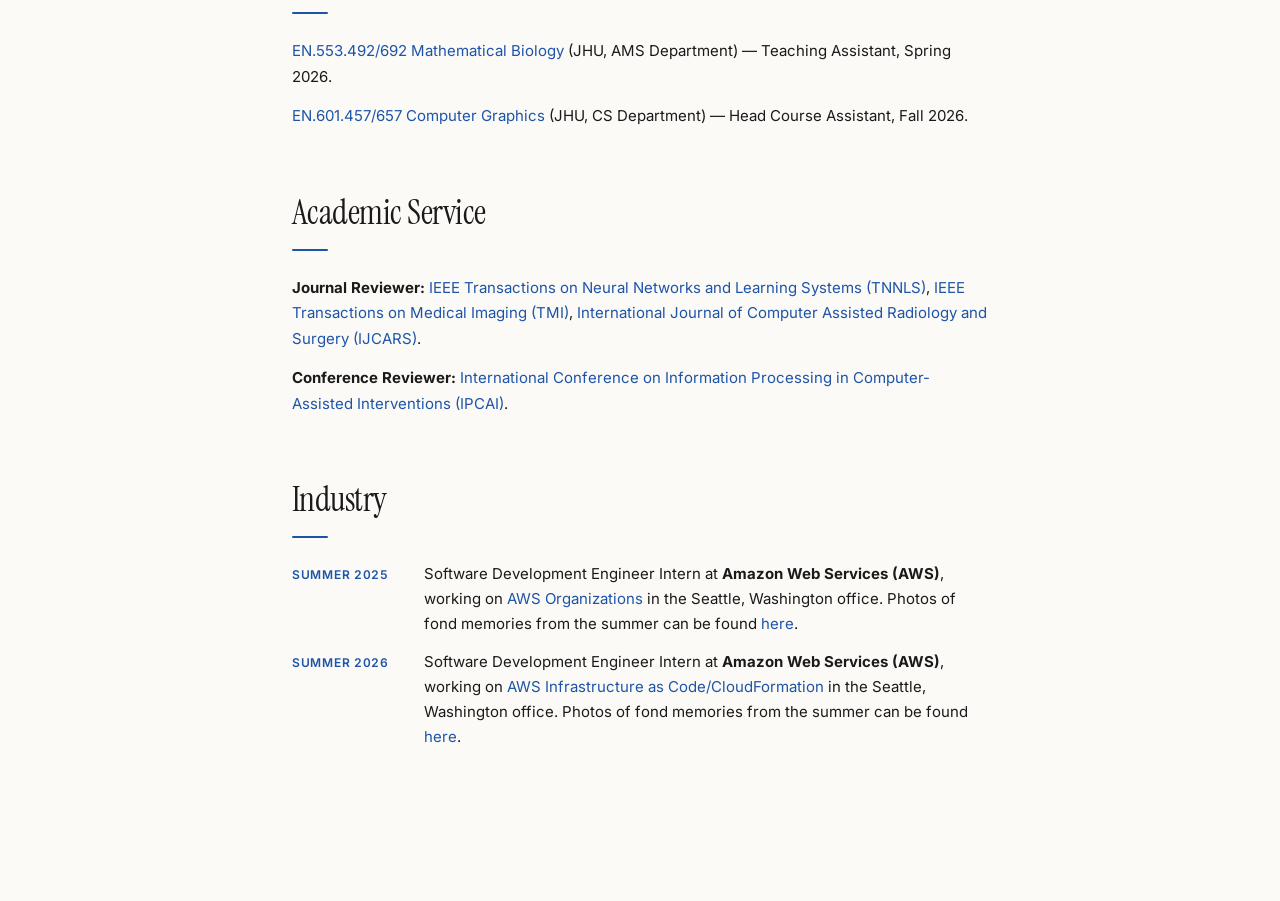
==== commit 1e4c5a9b: "Updates" ====
--- a/index.html
+++ b/index.html
@@ -98,8 +98,7 @@
           <li><strong>Interactions.</strong> How do we foster synergistic human-AI collaboration in critical settings such as healthcare?</li>
         </ol>
         <p>
-          I am advised by Dr. <a href="https://mathiasunberath.github.io/">Mathias Unberath</a> (JHU)
-          and Dr. <a href="https://chenyuyou.me/">Chenyu You</a> (SBU).
+          I am advised by Dr. <a href="https://chenyuyou.me/">Chenyu You</a> (SBU).
         </p>
 
         <h3>Peer-reviewed Journal Articles</h3>
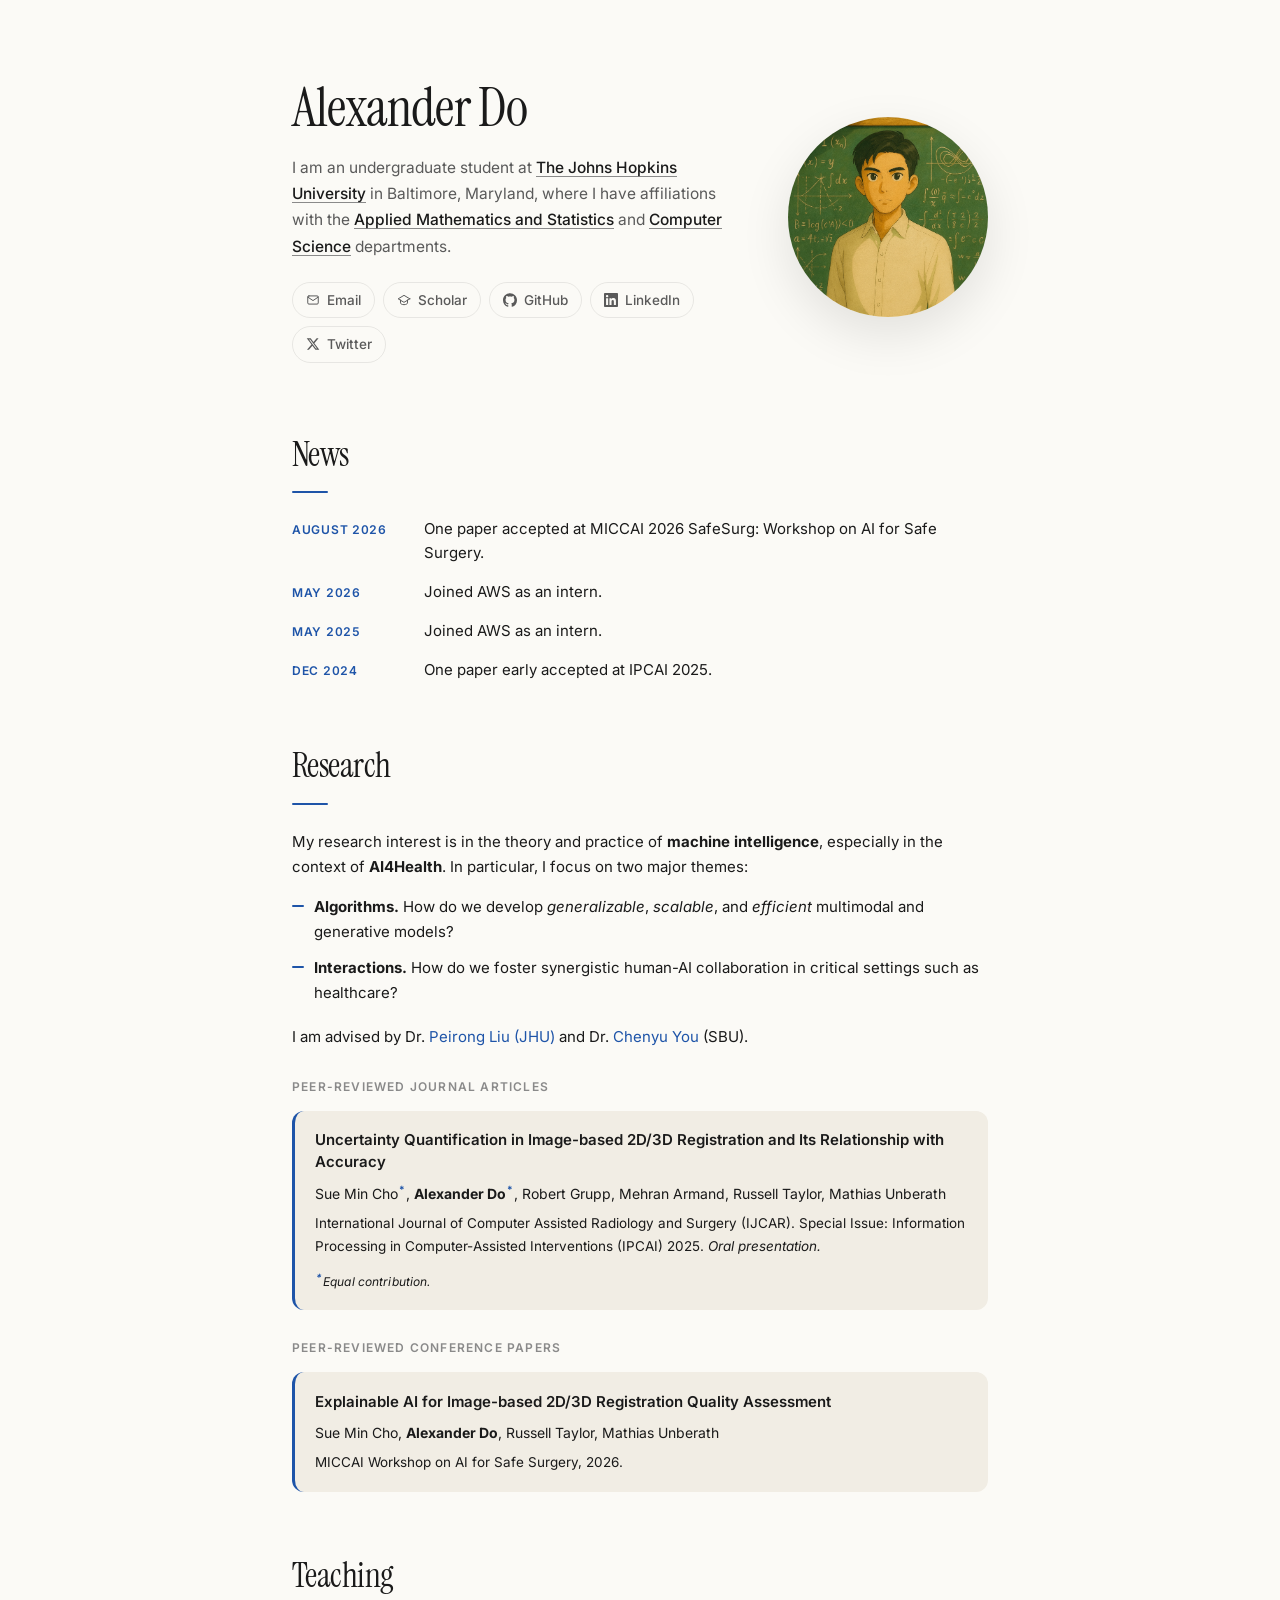
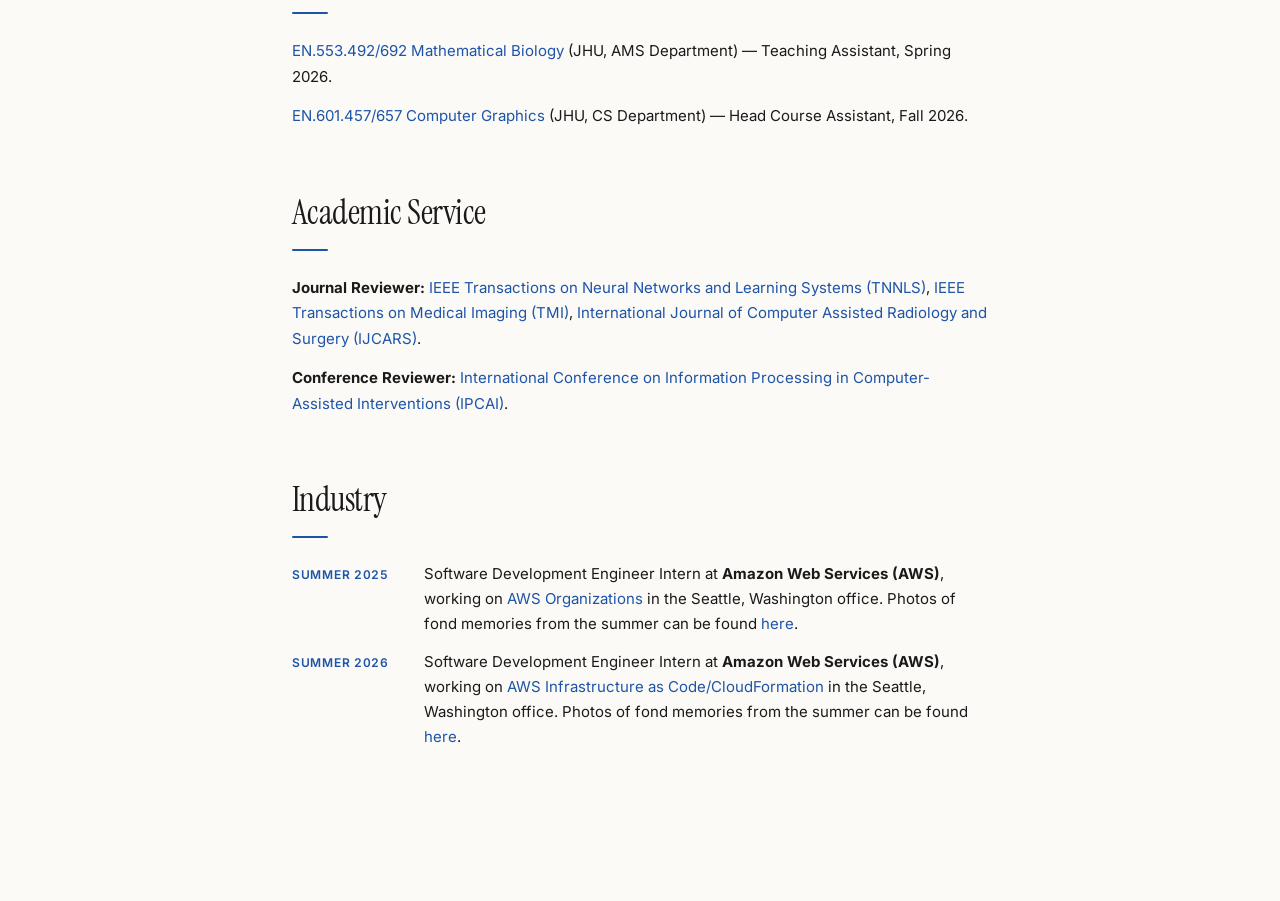
==== commit a13e3aea: "Updates" ====
--- a/index.html
+++ b/index.html
@@ -98,7 +98,7 @@
           <li><strong>Interactions.</strong> How do we foster synergistic human-AI collaboration in critical settings such as healthcare?</li>
         </ol>
         <p>
-          I am advised by Dr. <a href="https://chenyuyou.me/">Chenyu You</a> (SBU).
+          I am advised by Dr. <a href="https://jhuldr.github.io/peirong/">Peirong Liu (JHU)</a> and Dr. <a href="https://chenyuyou.me/">Chenyu You</a> (SBU).
         </p>
 
         <h3>Peer-reviewed Journal Articles</h3>
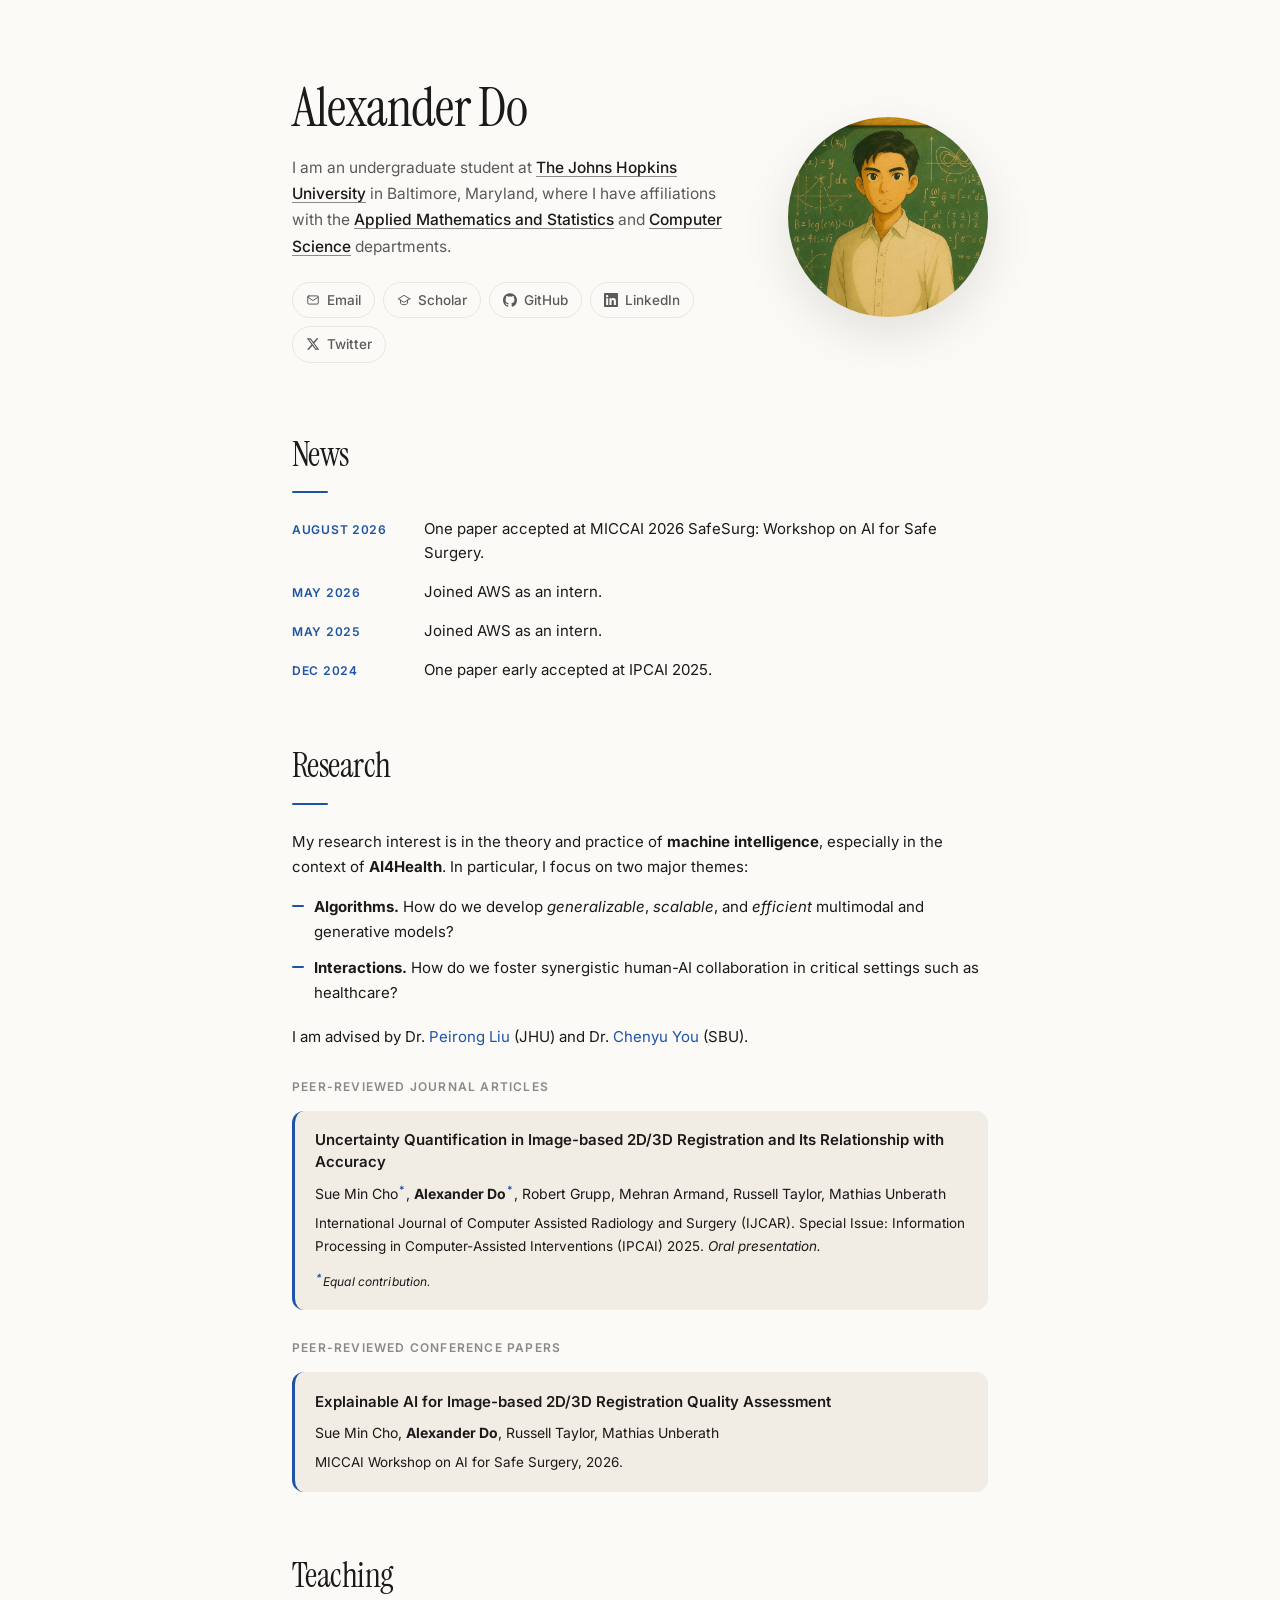
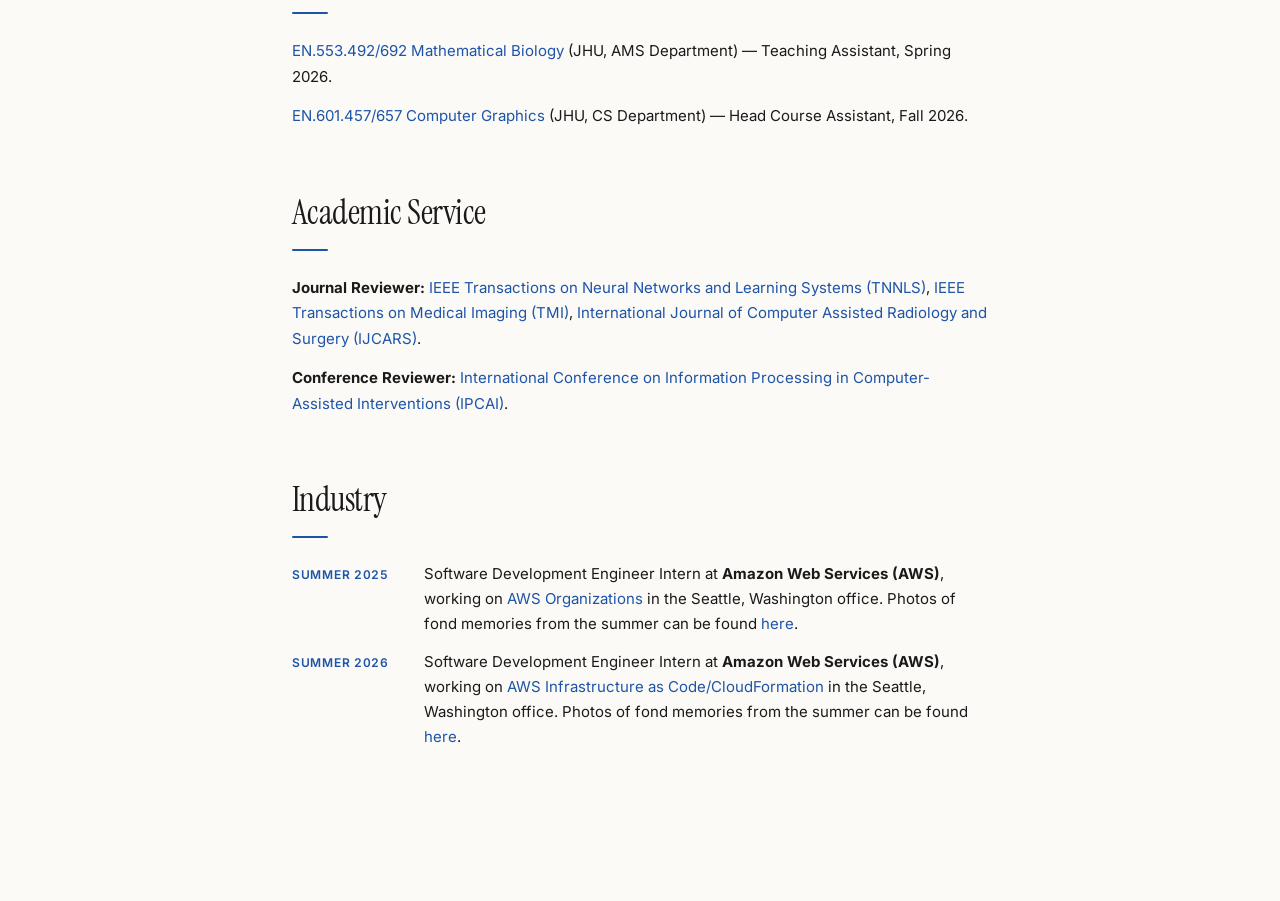
==== commit a8c3d1d4: "Updates" ====
--- a/index.html
+++ b/index.html
@@ -98,7 +98,7 @@
           <li><strong>Interactions.</strong> How do we foster synergistic human-AI collaboration in critical settings such as healthcare?</li>
         </ol>
         <p>
-          I am advised by Dr. <a href="https://jhuldr.github.io/peirong/">Peirong Liu (JHU)</a> and Dr. <a href="https://chenyuyou.me/">Chenyu You</a> (SBU).
+          I am advised by Dr. <a href="https://jhuldr.github.io/peirong/">Peirong Liu</a> (JHU) and Dr. <a href="https://chenyuyou.me/">Chenyu You</a> (SBU).
         </p>
 
         <h3>Peer-reviewed Journal Articles</h3>
@@ -170,7 +170,7 @@
             <span class="news-date">Summer 2026</span>
             <span class="news-text">
               Software Development Engineer Intern at <strong>Amazon Web Services (AWS)</strong>, working on
-              <a href="https://docs.aws.amazon.com/AWSCloudFormation/latest/UserGuide/Welcome.html">AWS Infrastructure as Code/CloudFormation</a>
+              <a href="https://docs.aws.amazon.com/whitepapers/latest/introduction-devops-aws/aws-cloudformation.html">AWS Infrastructure as Code/CloudFormation</a>
               in the Seattle, Washington office. Photos of fond memories from the summer can be found
               <a href="summer2026-photos.html">here</a>.
             </span>
